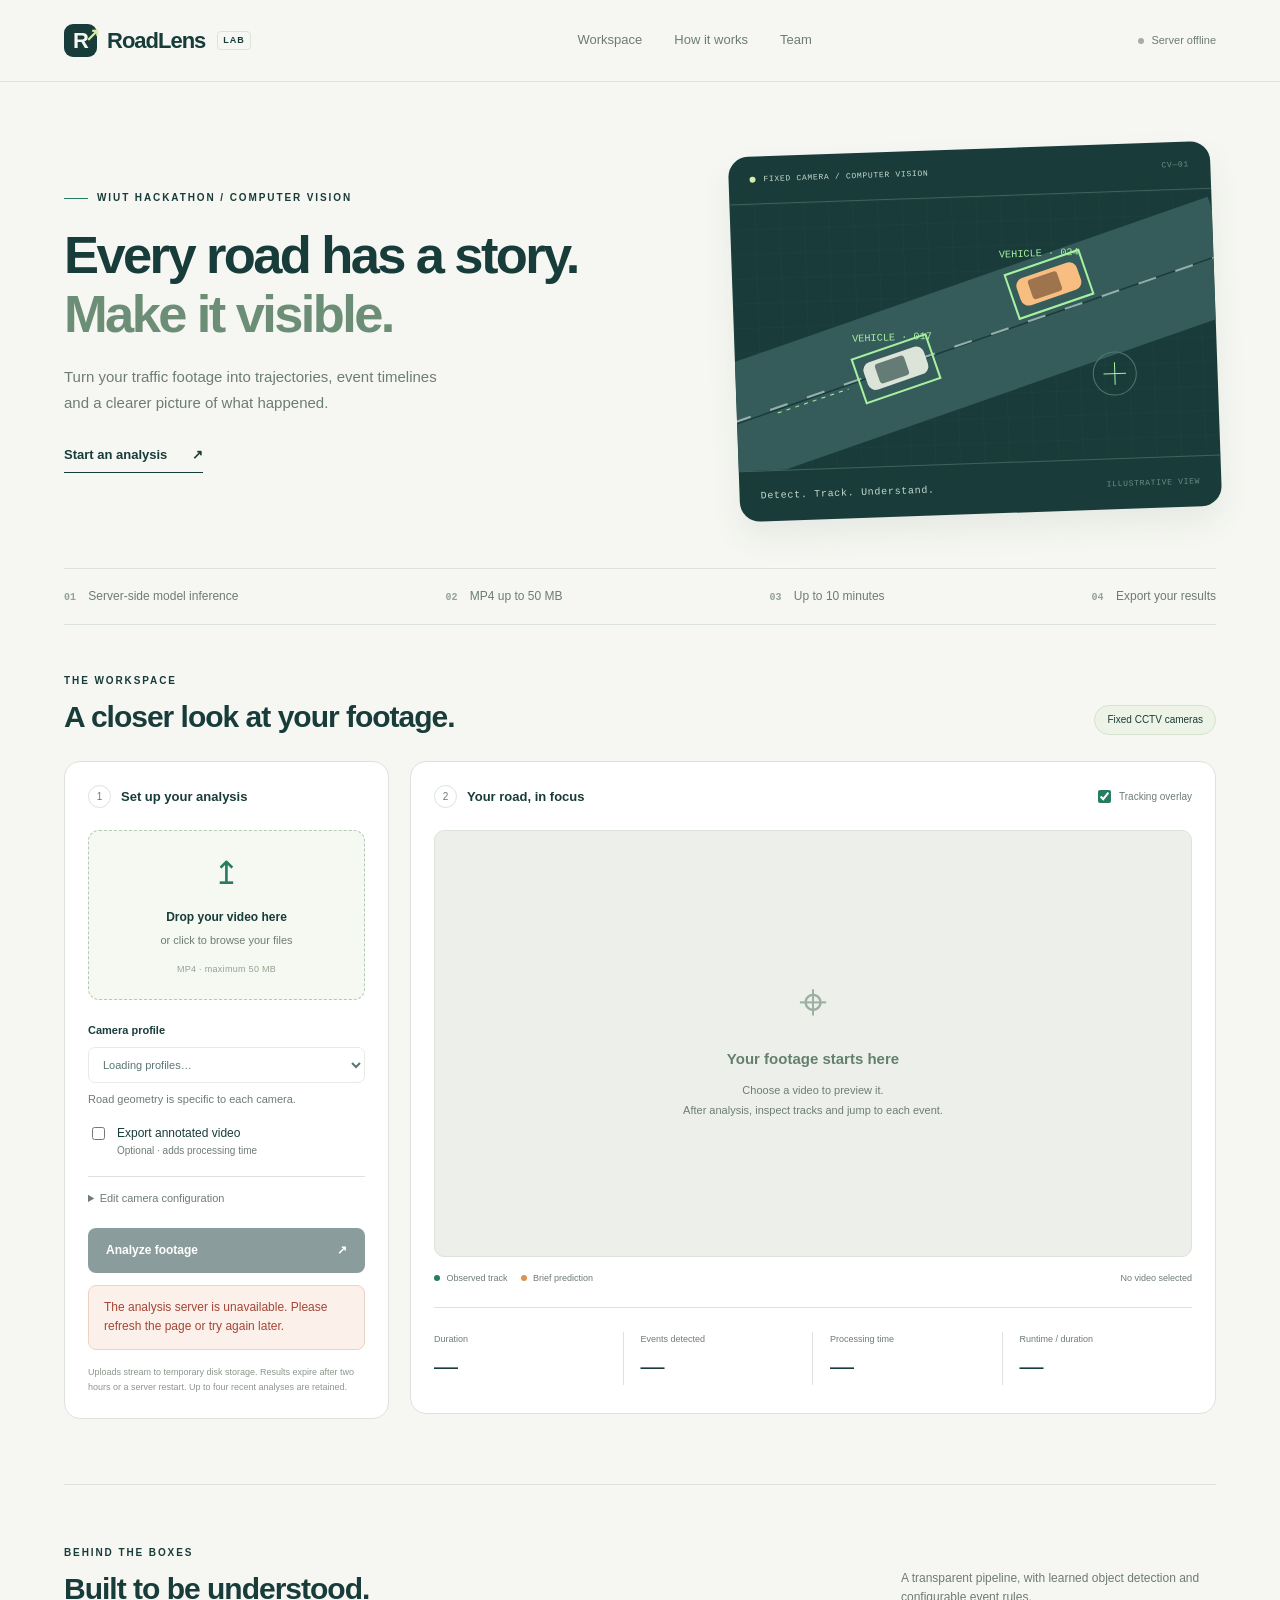
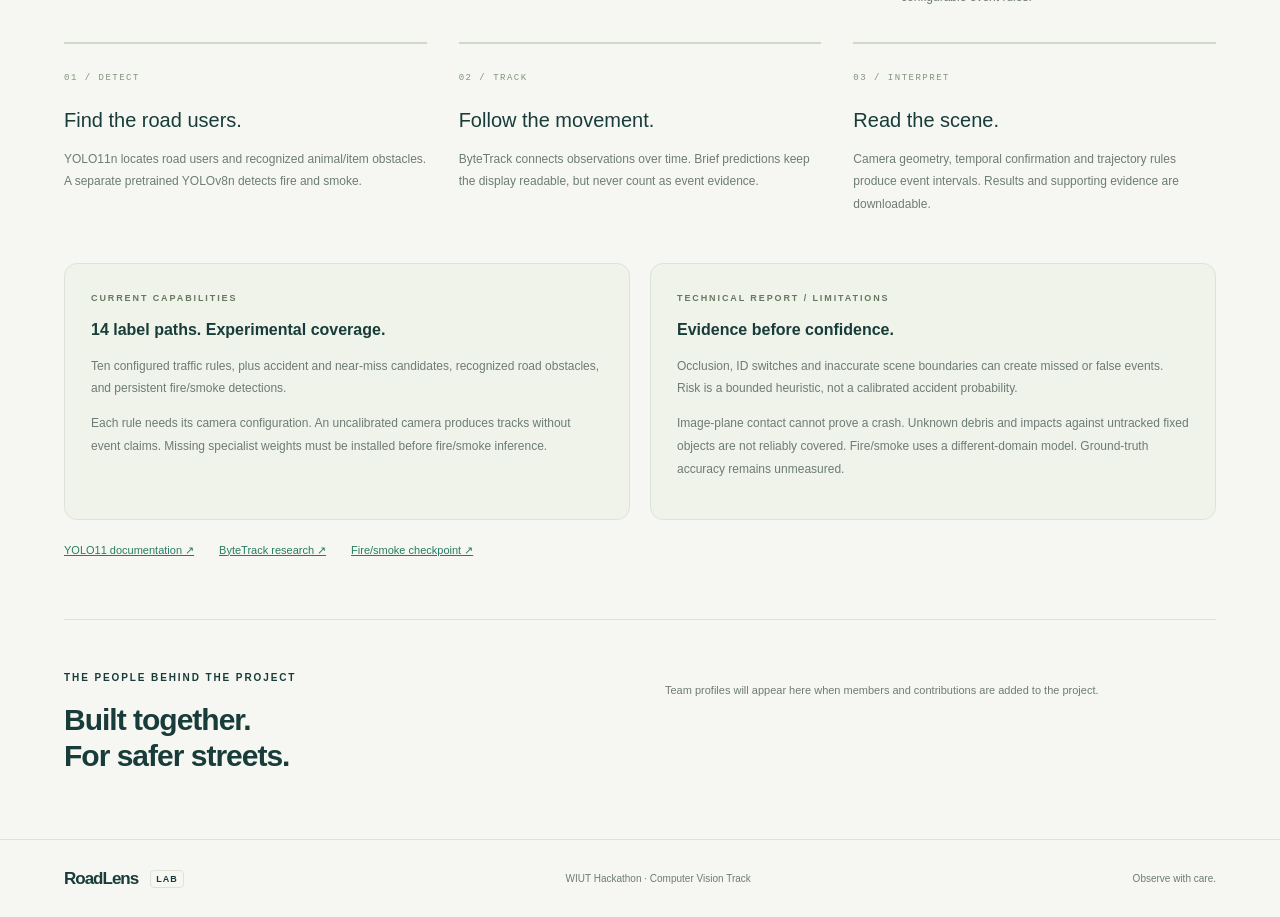
==== website/public/index.html @ 3babb931 "replaced with new" ====
<!doctype html>
<html lang="en">
<head><meta charset="utf-8"><meta name="viewport" content="width=device-width,initial-scale=1"><meta name="description" content="RoadLens: fixed-camera traffic analysis, tracking and event timelines."><title>RoadLens — Read the road.</title><link rel="stylesheet" href="styles.css"><script src="app.js" defer></script></head>
<body>
<header class="topbar"><a class="brand" href="#"><span class="brand-icon">R<span>↗</span></span>RoadLens<span class="beta">LAB</span></a><nav aria-label="Main navigation"><a href="#workspace">Workspace</a><a href="#approach">How it works</a><a href="#team">Team</a></nav><span class="connection" id="connection"><i></i>Connecting</span></header>
<main>
<section class="hero"><div><p class="eyebrow"><span class="small-line"></span> WIUT HACKATHON / COMPUTER VISION</p><h1>Every road has a story.<br><span>Make it visible.</span></h1><p class="hero-copy">Turn your traffic footage into trajectories, event timelines and a clearer picture of what happened.</p><a class="text-link" href="#workspace">Start an analysis <span>↗</span></a></div><div class="scene" aria-hidden="true"><div class="scene-top"><span class="live-dot"></span> FIXED CAMERA / COMPUTER VISION <span class="scene-code">CV—01</span></div><svg viewBox="0 0 470 260" class="road-art"><defs><pattern id="grid" width="24" height="24" patternUnits="userSpaceOnUse"><path d="M24 0H0V24" fill="none" stroke="#244444" stroke-width=".5"/></pattern></defs><rect width="470" height="260" fill="url(#grid)"/><path d="M-40 195L475 35M-20 250L495 90" stroke="#355c5b" stroke-width="57"/><path d="M-40 223L495 60" stroke="#95afaa" stroke-dasharray="18 20" stroke-width="2"/><g transform="translate(123 160) rotate(-17)"><rect width="62" height="28" rx="8" fill="#dce4d9"/><rect x="12" y="4" width="30" height="20" rx="3" fill="#647c75"/><rect x="-7" y="-8" width="76" height="45" fill="none" stroke="#a7f0a0" stroke-width="2"/></g><path d="M40 204L110 183" stroke="#a7f0a0" stroke-dasharray="4 5"/><g transform="translate(275 83) rotate(-17)"><rect width="62" height="28" rx="8" fill="#f8bd80"/><rect x="12" y="4" width="30" height="20" rx="3" fill="#9d744d"/><rect x="-7" y="-8" width="76" height="45" fill="none" stroke="#a7f0a0" stroke-width="2"/></g><text x="115" y="137" fill="#a7f0a0" font-family="monospace" font-size="10">VEHICLE · 017</text><text x="261" y="60" fill="#a7f0a0" font-family="monospace" font-size="10">VEHICLE · 024</text><circle cx="370" cy="177" r="21" fill="none" stroke="#4f7670"/><path d="M370 166V188M359 177H381" stroke="#a7f0a0"/></svg><div class="scene-bottom"><span>Detect. Track. Understand.</span><span>ILLUSTRATIVE VIEW</span></div></div></section>
<div class="spec-strip"><span><b>01</b> Server-side model inference</span><span><b>02</b> MP4 up to 50 MB</span><span><b>03</b> Up to 10 minutes</span><span><b>04</b> Export your results</span></div>
<section id="workspace" class="workspace"><div class="section-heading"><div><p class="eyebrow">THE WORKSPACE</p><h2>A closer look at your footage.</h2></div><span class="pill">Fixed CCTV cameras</span></div>
<div class="workspace-grid"><aside class="panel upload-panel"><div class="panel-title"><span class="step">1</span><h3>Set up your analysis</h3></div><label class="dropzone" id="dropzone" tabindex="0" for="video-file"><input id="video-file" type="file" accept="video/mp4,.mp4" hidden><span class="upload-icon">↥</span><strong id="file-name">Drop your video here</strong><span id="file-detail">or click to browse your files</span><small>MP4 · maximum 50 MB</small></label><div class="field"><label for="profile">Camera profile</label><select id="profile" disabled><option>Loading profiles…</option></select><p class="hint" id="profile-note">Road geometry is specific to each camera.</p></div><label class="check-row"><input id="render" type="checkbox"><span>Export annotated video<small>Optional · adds processing time</small></span></label><details class="config-editor"><summary>Edit camera configuration</summary><p class="hint">Normalized coordinates from 0 to 1. Changes apply to this analysis only.</p><textarea id="config" spellcheck="false" aria-label="Camera configuration JSON"></textarea><button id="save-config" class="button secondary small" type="button">Download configuration</button></details><button id="analyze" class="button primary" disabled>Analyze footage <span>↗</span></button><div id="progress-area" hidden><div class="progress-label"><span id="progress-text">Uploading</span><b id="progress-number">0%</b></div><progress id="progress" max="100" value="0"></progress></div><p id="error" class="message error" role="alert" hidden></p><p class="privacy">Uploads stream to temporary disk storage. Results expire after two hours or a server restart. Up to four recent analyses are retained.</p></aside>
<div class="panel viewer-panel"><div class="panel-title viewer-title"><div><span class="step">2</span><h3>Your road, in focus</h3></div><label class="overlay-toggle"><input id="overlay" type="checkbox" checked> Tracking overlay</label></div><div class="video-stage" id="video-stage"><div id="video-empty" class="video-empty"><span class="focus-frame">⌖</span><h3>Your footage starts here</h3><p>Choose a video to preview it.<br>After analysis, inspect tracks and jump to each event.</p></div><video id="video" controls playsinline hidden></video><canvas id="boxes" aria-hidden="true"></canvas></div><div class="viewer-footer"><span><i class="legend-dot green"></i> Observed track</span><span><i class="legend-dot amber"></i> Brief prediction</span><span id="video-caption">No video selected</span></div><p id="codec-note" class="message" hidden>This video codec cannot play in your browser. Analysis can still run; H.264 MP4 offers the widest playback support.</p><div class="metrics"><div><span>Duration</span><strong id="metric-duration">—</strong></div><div><span>Events detected</span><strong id="metric-events">—</strong></div><div><span>Processing time</span><strong id="metric-time">—</strong></div><div><span>Runtime / duration</span><strong id="metric-speed">—</strong></div></div></div></div>
<section id="results" class="results" hidden><div class="section-heading"><div><p class="eyebrow">ANALYSIS RESULTS</p><h2>From movement to meaning.</h2></div><div id="downloads" class="downloads"></div></div><p id="result-note" class="message"></p><div class="panel result-panel"><div class="panel-title"><h3>Event timeline</h3><span class="hint">Click an event to seek the video</span></div><div id="timeline"></div><div class="table-wrap"><table><thead><tr><th>Event</th><th>Start</th><th>End</th><th>Duration</th><th></th></tr></thead><tbody id="events"></tbody></table></div></div><div class="chart-grid"><div class="panel chart-panel"><h3>Collision-risk signal</h3><p class="hint" id="risk-note">Score from 0 to 1 · time in seconds</p><canvas id="risk-chart" role="img" aria-label="Risk score over time, from zero to one"></canvas></div><div class="panel chart-panel"><h3>Road users over time</h3><p class="hint">Observed vehicles and pedestrians per sampled frame</p><canvas id="count-chart" role="img" aria-label="Vehicle and pedestrian counts over time"></canvas><div class="chart-legend"><span><i class="legend-dot green"></i> Vehicles</span><span><i class="legend-dot amber"></i> Pedestrians</span></div></div></div><details class="panel scene-details"><summary>Review the camera regions used for this analysis</summary><img id="scene-preview" alt="Road, crossing, queue and exclusion regions drawn on the video"><p class="hint">Review geometry before treating event predictions as reliable.</p></details></section></section>
<section id="approach" class="approach">
<div class="section-heading"><div><p class="eyebrow">BEHIND THE BOXES</p><h2>Built to be understood.</h2></div><p class="section-copy">A transparent pipeline, with learned object detection and configurable event rules.</p></div>
<div class="method-grid"><article><span class="method-number">01 / DETECT</span><h3>Find the road users.</h3><p>YOLO11n locates road users and recognized animal/item obstacles. A separate pretrained YOLOv8n detects fire and smoke.</p></article><article><span class="method-number">02 / TRACK</span><h3>Follow the movement.</h3><p>ByteTrack connects observations over time. Brief predictions keep the display readable, but never count as event evidence.</p></article><article><span class="method-number">03 / INTERPRET</span><h3>Read the scene.</h3><p>Camera geometry, temporal confirmation and trajectory rules produce event intervals. Results and supporting evidence are downloadable.</p></article></div>
<div class="report-grid"><article class="report-card"><p class="eyebrow">CURRENT CAPABILITIES</p><h3>14 label paths. Experimental coverage.</h3><p>Ten configured traffic rules, plus accident and near-miss candidates, recognized road obstacles, and persistent fire/smoke detections.</p><p class="hint">Each rule needs its camera configuration. An uncalibrated camera produces tracks without event claims. Missing specialist weights must be installed before fire/smoke inference.</p></article><article class="report-card"><p class="eyebrow">TECHNICAL REPORT / LIMITATIONS</p><h3>Evidence before confidence.</h3><p>Occlusion, ID switches and inaccurate scene boundaries can create missed or false events. Risk is a bounded heuristic, not a calibrated accident probability.</p><p>Image-plane contact cannot prove a crash. Unknown debris and impacts against untracked fixed objects are not reliably covered. Fire/smoke uses a different-domain model. Ground-truth accuracy remains unmeasured.</p></article></div>
<div class="source-links"><a href="https://docs.ultralytics.com/models/yolo11/" target="_blank" rel="noreferrer">YOLO11 documentation ↗</a><a href="https://github.com/FoundationVision/ByteTrack" target="_blank" rel="noreferrer">ByteTrack research ↗</a><a href="https://huggingface.co/mfranzon/fire-smoke-yolov8" target="_blank" rel="noreferrer">Fire/smoke checkpoint ↗</a></div></section>
<section id="team" class="team-section"><div><p class="eyebrow">THE PEOPLE BEHIND THE PROJECT</p><h2>Built together.<br>For safer streets.</h2></div><div id="team-members"><p class="hint">Team profiles will appear here when members and contributions are added to the project.</p></div></section>
</main><footer><a class="brand" href="#">RoadLens<span class="beta">LAB</span></a><span>WIUT Hackathon · Computer Vision Track</span><span>Observe with care.</span></footer>
</body></html>
---- website/public/styles.css ----
:root{--paper:#f6f7f2;--ink:#183c39;--muted:#6d7c76;--line:#dce3db;--green:#277c63;--accent:#d6eea8;--amber:#db9450;--white:#fff;--radius:16px}*{box-sizing:border-box}html{scroll-behavior:smooth;scroll-padding-top:95px}body{margin:0;background:var(--paper);color:var(--ink);font-family:Inter,-apple-system,BlinkMacSystemFont,"Segoe UI",sans-serif;font-size:14px;line-height:1.6}button,input,select,textarea{font:inherit}button,a,input,summary,label{ -webkit-tap-highlight-color:transparent}a{color:inherit}button,summary,select{cursor:pointer}button:disabled{opacity:.5;cursor:not-allowed}[hidden]{display:none!important}:focus-visible{outline:3px solid #81bca7;outline-offset:4px}.topbar{height:82px;display:flex;align-items:center;justify-content:space-between;padding:0 max(5vw,22px);border-bottom:1px solid var(--line);background:var(--paper);gap:25px}.brand{display:flex;align-items:center;gap:10px;text-decoration:none;font-weight:750;font-size:22px;letter-spacing:-1px}.brand-icon{width:33px;height:33px;border-radius:9px;background:var(--ink);color:var(--paper);font-size:22px;line-height:33px;text-align:center;position:relative}.brand-icon span{position:absolute;right:-2px;top:-5px;font-size:18px;color:var(--accent)}.beta{border:1px solid var(--line);border-radius:4px;padding:1px 5px;font-size:9px;letter-spacing:1px;margin-left:2px}.topbar nav{display:flex;gap:32px;font-size:13px}.topbar nav a{text-decoration:none;color:var(--muted)}.topbar nav a:hover{color:var(--ink)}.connection{font-size:11px;display:flex;gap:7px;align-items:center;color:var(--muted);white-space:nowrap}.connection i,.live-dot{width:6px;height:6px;border-radius:50%;background:#aaa;display:inline-block}.connection.ready i{background:var(--green)}main{max-width:1380px;margin:auto;padding:0 5vw}.hero{display:grid;grid-template-columns:1.2fr 1fr;gap:8%;align-items:center;padding:67px 0 54px}.eyebrow{font-size:10px;letter-spacing:1.9px;font-weight:700;margin:0 0 16px;display:flex;align-items:center;gap:9px}.small-line{height:1px;width:24px;background:var(--green)}h1{font-size:clamp(36px,4.1vw,61px);line-height:1.12;letter-spacing:-2.6px;font-weight:600;margin:20px 0}h1 span{color:#6c8e77}h2{font-size:30px;line-height:1.2;letter-spacing:-1px;font-weight:550;margin:0}h3{font-size:16px;font-weight:600;margin:0}.hero-copy{max-width:390px;font-size:15px;color:var(--muted);line-height:1.7}.text-link{display:inline-flex;gap:25px;margin-top:15px;font-size:13px;font-weight:650;text-decoration:none;border-bottom:1px solid var(--ink);padding-bottom:6px}.scene{background:#193c3b;border-radius:20px;box-shadow:0 16px 32px #24473713;overflow:hidden;transform:rotate(-2deg);color:#c5d9cf}.scene-top,.scene-bottom{display:flex;align-items:center;gap:8px;justify-content:space-between;padding:17px 21px;font-family:monospace;font-size:8px;letter-spacing:.7px}.scene-top{border-bottom:1px solid #41625b}.scene-top .live-dot{background:var(--accent)}.scene-code{margin-left:auto;opacity:.5}.road-art{display:block;width:100%}.scene-bottom{border-top:1px solid #41625b;font-size:10px}.scene-bottom span:last-child{opacity:.5;font-size:8px}.spec-strip{display:flex;justify-content:space-between;border-top:1px solid var(--line);border-bottom:1px solid var(--line);padding:18px 0;font-size:12px;color:var(--muted);gap:15px}.spec-strip b{font-family:monospace;font-size:10px;color:#92a398;margin-right:9px}.workspace{padding:48px 0 65px}.section-heading{display:flex;align-items:flex-end;justify-content:space-between;gap:25px;margin-bottom:26px}.section-heading .eyebrow{margin-bottom:10px}.pill{font-size:10px;border:1px solid #d6e2cd;background:#eef3e7;border-radius:50px;padding:6px 12px;white-space:nowrap}.workspace-grid{display:grid;grid-template-columns:325px minmax(0,1fr);gap:21px;align-items:start}.panel{background:var(--white);border:1px solid var(--line);border-radius:var(--radius);overflow:hidden}.upload-panel{padding:23px}.panel-title{display:flex;gap:10px;align-items:center;margin-bottom:22px}.panel-title h3{font-size:13px}.step{display:inline-flex;align-items:center;justify-content:center;width:23px;height:23px;font-size:10px;border:1px solid var(--line);border-radius:50%;color:var(--muted)}.dropzone{min-height:170px;border:1.5px dashed #b5c9b7;border-radius:11px;background:#f6f9f1;display:flex;flex-direction:column;align-items:center;justify-content:center;gap:5px;text-align:center;cursor:pointer;padding:15px}.dropzone.dragover{background:#e1efd1;border-color:var(--green)}.upload-icon{display:block;font-size:32px;line-height:1.2;color:var(--green);margin-bottom:10px}.dropzone strong{font-size:12px;overflow-wrap:anywhere}.dropzone span:not(.upload-icon){font-size:11px;color:var(--muted)}.dropzone small{font-size:9px;letter-spacing:.3px;color:#93a28e;margin-top:8px}.field{margin:22px 0 16px}.field>label{font-size:11px;font-weight:650;display:block;margin-bottom:7px}select{width:100%;border:1px solid var(--line);border-radius:7px;padding:10px;background:white;color:var(--ink);font-size:11px}.hint{color:var(--muted);font-size:11px;line-height:1.65}.field .hint{margin:7px 0 0}.check-row{display:flex;align-items:flex-start;gap:9px;font-size:12px;cursor:pointer}.check-row input,.overlay-toggle input{accent-color:var(--green)}.check-row small{display:block;color:var(--muted);font-size:10px}.button{display:flex;justify-content:center;align-items:center;gap:15px;border:0;border-radius:8px;font-weight:600;font-size:12px;padding:13px 18px;text-decoration:none}.button.primary{width:100%;background:var(--ink);color:white;margin-top:20px}.button.primary span{margin-left:auto}.button.primary:hover:not(:disabled){background:var(--green)}.button.secondary{border:1px solid var(--line);background:white;color:var(--ink)}.button.small{font-size:10px;padding:8px 12px}.config-editor{margin-top:17px;border-top:1px solid var(--line);padding-top:13px}.config-editor summary{font-size:11px;color:var(--muted)}textarea{width:100%;resize:vertical;min-height:200px;background:#f8faf7;border:1px solid var(--line);font-size:11px;font-family:monospace;padding:10px;margin-bottom:8px;color:var(--ink);border-radius:6px}.privacy{font-size:9px;line-height:1.7;color:#8b978d;margin:15px 0 0}.viewer-panel{padding:23px 23px 0}.viewer-title{justify-content:space-between}.viewer-title>div{display:flex;gap:10px;align-items:center}.overlay-toggle{font-size:10px;color:var(--muted);display:flex;align-items:center;gap:5px}.video-stage{aspect-ratio:16/9;background:#edf0ea;border:1px solid var(--line);border-radius:10px;position:relative;overflow:hidden;display:flex;align-items:center;justify-content:center}.video-stage video{width:100%;height:100%;object-fit:contain;background:#122724}.video-stage canvas{position:absolute;inset:0;width:100%;height:100%;pointer-events:none}.video-empty{text-align:center;color:var(--muted);padding:20px}.focus-frame{display:block;font-size:50px;font-weight:200;line-height:1.4;color:#9bb0a0}.video-empty h3{font-size:15px;color:#63806d;margin:10px 0}.video-empty p{font-size:11px;line-height:1.8;margin:0}.viewer-footer{display:flex;gap:13px;align-items:center;padding:14px 0;font-size:9px;color:var(--muted);flex-wrap:wrap}.viewer-footer>span:last-child{margin-left:auto;max-width:45%;overflow:hidden;text-overflow:ellipsis;white-space:nowrap}.legend-dot{width:6px;height:6px;border-radius:50%;display:inline-block;margin-right:4px}.green{background:var(--green)}.amber{background:var(--amber)}.metrics{display:grid;grid-template-columns:repeat(4,1fr);border-top:1px solid var(--line);margin-top:8px;padding:24px 0 28px}.metrics>div{border-right:1px solid var(--line);padding-left:17px}.metrics>div:first-child{padding-left:0}.metrics>div:last-child{border-right:0}.metrics span{display:block;font-size:9px;color:var(--muted)}.metrics strong{font-size:24px;font-weight:500;letter-spacing:-.8px}.progress-label{display:flex;justify-content:space-between;font-size:10px;margin-top:18px}progress{width:100%;height:7px;accent-color:var(--green)}.message{padding:12px 15px;background:#f1f5e9;border-radius:8px;border:1px solid #dce6cd;font-size:12px;color:#5c7051}.message.error{color:#a44736;background:#fcf0ea;border-color:#efd0c4}.results{padding-top:42px}.downloads{display:flex;gap:7px;flex-wrap:wrap}.result-panel{padding:22px;margin-top:20px}.result-panel .panel-title{justify-content:space-between}.timeline-row{display:grid;grid-template-columns:130px 1fr;gap:15px;align-items:center;margin:8px 0;font-size:11px}.timeline-track{height:23px;position:relative;background:#f2f5ef;border-radius:4px}.event-bar{position:absolute;top:3px;height:17px;min-width:4px;border:0;border-radius:3px;background:var(--green)}.timeline-axis{display:flex;justify-content:space-between;margin:10px 0 15px 145px;font-size:10px;color:var(--muted)}.table-wrap{overflow:auto;max-height:320px;margin-top:20px}table{width:100%;border-collapse:collapse;text-align:left;font-size:12px}th{font-size:9px;letter-spacing:.8px;color:var(--muted);text-transform:uppercase;font-weight:500}td,th{padding:12px 10px;border-bottom:1px solid #edf0e9}td:first-child{text-transform:capitalize}.seek{background:#edf4e6;border:0;color:var(--green);border-radius:5px;padding:5px 9px;font-size:10px}.chart-grid{display:grid;grid-template-columns:1fr 1fr;gap:20px;margin-top:20px}.chart-panel{padding:22px}.chart-panel h3{font-size:14px}.chart-panel canvas{display:block;width:100%;height:180px}.chart-legend{display:flex;gap:20px;font-size:10px;color:var(--muted)}.scene-details{padding:20px;margin-top:20px}.scene-details summary{font-size:12px}.scene-details img{display:block;width:100%;margin-top:15px;border-radius:7px}.approach{border-top:1px solid var(--line);padding:60px 0}.section-copy{max-width:315px;font-size:12px;color:var(--muted);margin:0}.method-grid{display:grid;grid-template-columns:repeat(3,1fr);gap:32px;margin-top:35px}.method-grid article{border-top:2px solid #cedac7;padding-top:20px}.method-number{font-size:9px;font-family:monospace;letter-spacing:1.5px;color:#7e947e}.method-grid h3{font-size:20px;font-weight:500;margin-top:17px}.method-grid p,.report-card p{font-size:12px;color:var(--muted);line-height:1.9}.report-grid{display:grid;grid-template-columns:1fr 1fr;gap:20px;margin-top:35px}.report-card{padding:26px;border-radius:13px;border:1px solid var(--line);background:#eff3e9}.report-card .eyebrow{font-size:9px;color:#657960;margin-bottom:10px}.source-links{display:flex;gap:25px;margin-top:22px;font-size:11px;color:var(--green)}.team-section{border-top:1px solid var(--line);padding:50px 0 65px;display:grid;grid-template-columns:1fr 1fr;gap:50px}#team-members{display:grid;gap:14px}.member{border-bottom:1px solid var(--line);padding-bottom:15px}.member p{margin:5px 0;color:var(--muted);font-size:12px}.member a{font-size:11px;margin-right:15px;color:var(--green)}footer{display:flex;justify-content:space-between;align-items:center;border-top:1px solid var(--line);padding:25px 5vw;font-size:10px;color:var(--muted)}footer .brand{color:var(--ink);font-size:17px}
@media(min-width:1600px){main{padding:0 65px}}@media(max-width:950px){.workspace-grid{grid-template-columns:285px minmax(0,1fr)}.hero{gap:30px}h1{font-size:40px}.metrics strong{font-size:20px}.metrics>div{padding-left:9px}.viewer-panel{padding:18px 15px 0}.overlay-toggle{font-size:9px}.hero-copy{font-size:13px}}@media(max-width:740px){.topbar{height:65px}.topbar nav{gap:15px;font-size:11px}.connection{display:none}.hero{grid-template-columns:1fr;padding:35px 0;gap:25px}.hero h1{font-size:43px}.hero-copy{max-width:90%}.scene{max-width:470px;transform:none}.spec-strip{display:grid;grid-template-columns:1fr 1fr;font-size:10px;gap:10px}.workspace{padding-top:32px}.section-heading{align-items:flex-start;flex-direction:column;gap:15px}h2{font-size:26px}.workspace-grid{grid-template-columns:1fr}.upload-panel{padding:20px}.dropzone{min-height:130px}.chart-grid,.method-grid,.report-grid,.team-section{grid-template-columns:1fr}.method-grid{gap:24px}.chart-panel canvas{height:170px}.viewer-footer>span:last-child{max-width:38%}.metrics{padding:20px 0}.metrics span{font-size:8px}.metrics strong{font-size:21px}.approach{padding:40px 0}.team-section{gap:25px}.timeline-row{grid-template-columns:95px 1fr;font-size:9px;gap:8px}.timeline-axis{margin-left:103px}footer>span:last-child{display:none}.topbar .brand{font-size:19px}.topbar nav a:last-child{display:none}}
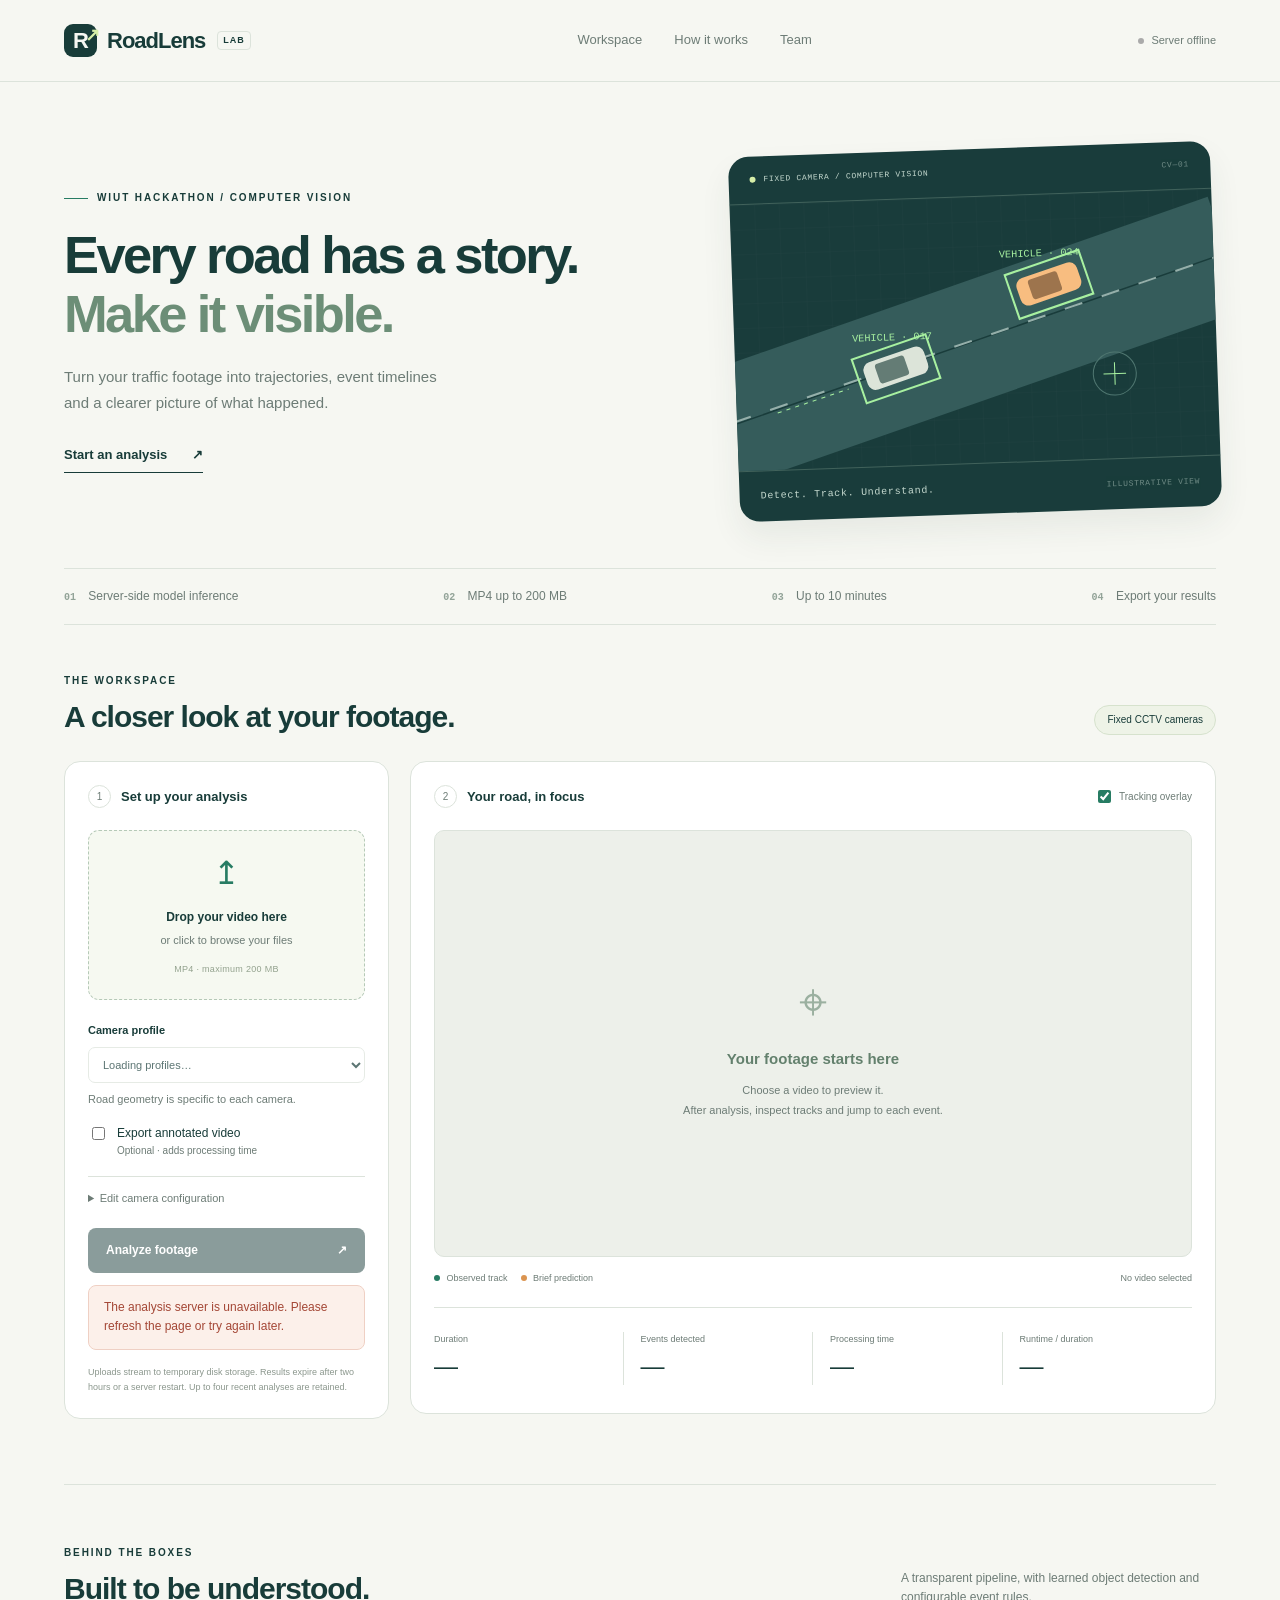
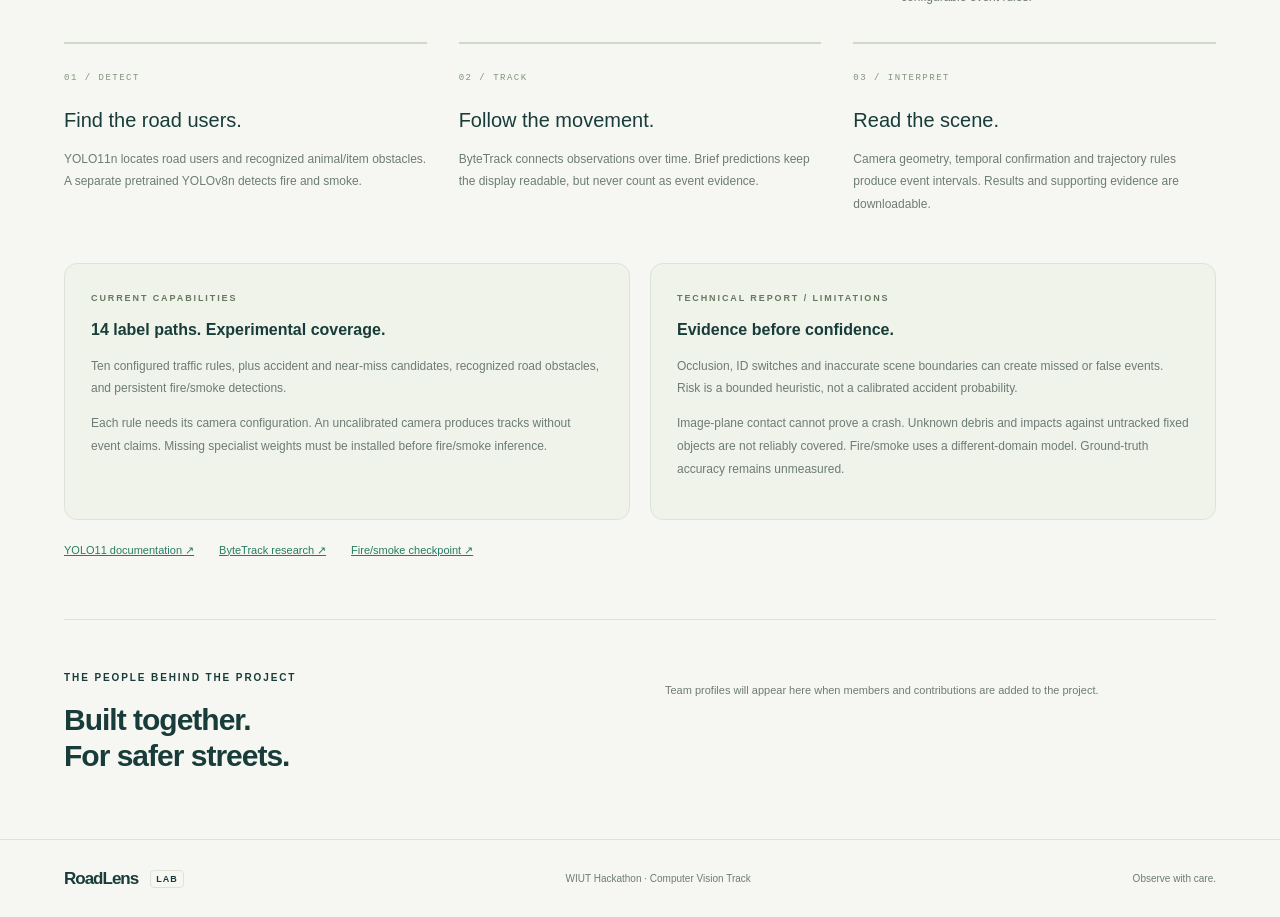
==== commit aa17fe8e: "up to 200mb" ====
--- a/website/public/index.html
+++ b/website/public/index.html
@@ -5,9 +5,9 @@
 <header class="topbar"><a class="brand" href="#"><span class="brand-icon">R<span>↗</span></span>RoadLens<span class="beta">LAB</span></a><nav aria-label="Main navigation"><a href="#workspace">Workspace</a><a href="#approach">How it works</a><a href="#team">Team</a></nav><span class="connection" id="connection"><i></i>Connecting</span></header>
 <main>
 <section class="hero"><div><p class="eyebrow"><span class="small-line"></span> WIUT HACKATHON / COMPUTER VISION</p><h1>Every road has a story.<br><span>Make it visible.</span></h1><p class="hero-copy">Turn your traffic footage into trajectories, event timelines and a clearer picture of what happened.</p><a class="text-link" href="#workspace">Start an analysis <span>↗</span></a></div><div class="scene" aria-hidden="true"><div class="scene-top"><span class="live-dot"></span> FIXED CAMERA / COMPUTER VISION <span class="scene-code">CV—01</span></div><svg viewBox="0 0 470 260" class="road-art"><defs><pattern id="grid" width="24" height="24" patternUnits="userSpaceOnUse"><path d="M24 0H0V24" fill="none" stroke="#244444" stroke-width=".5"/></pattern></defs><rect width="470" height="260" fill="url(#grid)"/><path d="M-40 195L475 35M-20 250L495 90" stroke="#355c5b" stroke-width="57"/><path d="M-40 223L495 60" stroke="#95afaa" stroke-dasharray="18 20" stroke-width="2"/><g transform="translate(123 160) rotate(-17)"><rect width="62" height="28" rx="8" fill="#dce4d9"/><rect x="12" y="4" width="30" height="20" rx="3" fill="#647c75"/><rect x="-7" y="-8" width="76" height="45" fill="none" stroke="#a7f0a0" stroke-width="2"/></g><path d="M40 204L110 183" stroke="#a7f0a0" stroke-dasharray="4 5"/><g transform="translate(275 83) rotate(-17)"><rect width="62" height="28" rx="8" fill="#f8bd80"/><rect x="12" y="4" width="30" height="20" rx="3" fill="#9d744d"/><rect x="-7" y="-8" width="76" height="45" fill="none" stroke="#a7f0a0" stroke-width="2"/></g><text x="115" y="137" fill="#a7f0a0" font-family="monospace" font-size="10">VEHICLE · 017</text><text x="261" y="60" fill="#a7f0a0" font-family="monospace" font-size="10">VEHICLE · 024</text><circle cx="370" cy="177" r="21" fill="none" stroke="#4f7670"/><path d="M370 166V188M359 177H381" stroke="#a7f0a0"/></svg><div class="scene-bottom"><span>Detect. Track. Understand.</span><span>ILLUSTRATIVE VIEW</span></div></div></section>
-<div class="spec-strip"><span><b>01</b> Server-side model inference</span><span><b>02</b> MP4 up to 50 MB</span><span><b>03</b> Up to 10 minutes</span><span><b>04</b> Export your results</span></div>
+<div class="spec-strip"><span><b>01</b> Server-side model inference</span><span><b>02</b> MP4 up to 200 MB</span><span><b>03</b> Up to 10 minutes</span><span><b>04</b> Export your results</span></div>
 <section id="workspace" class="workspace"><div class="section-heading"><div><p class="eyebrow">THE WORKSPACE</p><h2>A closer look at your footage.</h2></div><span class="pill">Fixed CCTV cameras</span></div>
-<div class="workspace-grid"><aside class="panel upload-panel"><div class="panel-title"><span class="step">1</span><h3>Set up your analysis</h3></div><label class="dropzone" id="dropzone" tabindex="0" for="video-file"><input id="video-file" type="file" accept="video/mp4,.mp4" hidden><span class="upload-icon">↥</span><strong id="file-name">Drop your video here</strong><span id="file-detail">or click to browse your files</span><small>MP4 · maximum 50 MB</small></label><div class="field"><label for="profile">Camera profile</label><select id="profile" disabled><option>Loading profiles…</option></select><p class="hint" id="profile-note">Road geometry is specific to each camera.</p></div><label class="check-row"><input id="render" type="checkbox"><span>Export annotated video<small>Optional · adds processing time</small></span></label><details class="config-editor"><summary>Edit camera configuration</summary><p class="hint">Normalized coordinates from 0 to 1. Changes apply to this analysis only.</p><textarea id="config" spellcheck="false" aria-label="Camera configuration JSON"></textarea><button id="save-config" class="button secondary small" type="button">Download configuration</button></details><button id="analyze" class="button primary" disabled>Analyze footage <span>↗</span></button><div id="progress-area" hidden><div class="progress-label"><span id="progress-text">Uploading</span><b id="progress-number">0%</b></div><progress id="progress" max="100" value="0"></progress></div><p id="error" class="message error" role="alert" hidden></p><p class="privacy">Uploads stream to temporary disk storage. Results expire after two hours or a server restart. Up to four recent analyses are retained.</p></aside>
+<div class="workspace-grid"><aside class="panel upload-panel"><div class="panel-title"><span class="step">1</span><h3>Set up your analysis</h3></div><label class="dropzone" id="dropzone" tabindex="0" for="video-file"><input id="video-file" type="file" accept="video/mp4,.mp4" hidden><span class="upload-icon">↥</span><strong id="file-name">Drop your video here</strong><span id="file-detail">or click to browse your files</span><small>MP4 · maximum 200 MB</small></label><div class="field"><label for="profile">Camera profile</label><select id="profile" disabled><option>Loading profiles…</option></select><p class="hint" id="profile-note">Road geometry is specific to each camera.</p></div><label class="check-row"><input id="render" type="checkbox"><span>Export annotated video<small>Optional · adds processing time</small></span></label><details class="config-editor"><summary>Edit camera configuration</summary><p class="hint">Normalized coordinates from 0 to 1. Changes apply to this analysis only.</p><textarea id="config" spellcheck="false" aria-label="Camera configuration JSON"></textarea><button id="save-config" class="button secondary small" type="button">Download configuration</button></details><button id="analyze" class="button primary" disabled>Analyze footage <span>↗</span></button><div id="progress-area" hidden><div class="progress-label"><span id="progress-text">Uploading</span><b id="progress-number">0%</b></div><progress id="progress" max="100" value="0"></progress></div><p id="error" class="message error" role="alert" hidden></p><p class="privacy">Uploads stream to temporary disk storage. Results expire after two hours or a server restart. Up to four recent analyses are retained.</p></aside>
 <div class="panel viewer-panel"><div class="panel-title viewer-title"><div><span class="step">2</span><h3>Your road, in focus</h3></div><label class="overlay-toggle"><input id="overlay" type="checkbox" checked> Tracking overlay</label></div><div class="video-stage" id="video-stage"><div id="video-empty" class="video-empty"><span class="focus-frame">⌖</span><h3>Your footage starts here</h3><p>Choose a video to preview it.<br>After analysis, inspect tracks and jump to each event.</p></div><video id="video" controls playsinline hidden></video><canvas id="boxes" aria-hidden="true"></canvas></div><div class="viewer-footer"><span><i class="legend-dot green"></i> Observed track</span><span><i class="legend-dot amber"></i> Brief prediction</span><span id="video-caption">No video selected</span></div><p id="codec-note" class="message" hidden>This video codec cannot play in your browser. Analysis can still run; H.264 MP4 offers the widest playback support.</p><div class="metrics"><div><span>Duration</span><strong id="metric-duration">—</strong></div><div><span>Events detected</span><strong id="metric-events">—</strong></div><div><span>Processing time</span><strong id="metric-time">—</strong></div><div><span>Runtime / duration</span><strong id="metric-speed">—</strong></div></div></div></div>
 <section id="results" class="results" hidden><div class="section-heading"><div><p class="eyebrow">ANALYSIS RESULTS</p><h2>From movement to meaning.</h2></div><div id="downloads" class="downloads"></div></div><p id="result-note" class="message"></p><div class="panel result-panel"><div class="panel-title"><h3>Event timeline</h3><span class="hint">Click an event to seek the video</span></div><div id="timeline"></div><div class="table-wrap"><table><thead><tr><th>Event</th><th>Start</th><th>End</th><th>Duration</th><th></th></tr></thead><tbody id="events"></tbody></table></div></div><div class="chart-grid"><div class="panel chart-panel"><h3>Collision-risk signal</h3><p class="hint" id="risk-note">Score from 0 to 1 · time in seconds</p><canvas id="risk-chart" role="img" aria-label="Risk score over time, from zero to one"></canvas></div><div class="panel chart-panel"><h3>Road users over time</h3><p class="hint">Observed vehicles and pedestrians per sampled frame</p><canvas id="count-chart" role="img" aria-label="Vehicle and pedestrian counts over time"></canvas><div class="chart-legend"><span><i class="legend-dot green"></i> Vehicles</span><span><i class="legend-dot amber"></i> Pedestrians</span></div></div></div><details class="panel scene-details"><summary>Review the camera regions used for this analysis</summary><img id="scene-preview" alt="Road, crossing, queue and exclusion regions drawn on the video"><p class="hint">Review geometry before treating event predictions as reliable.</p></details></section></section>
 <section id="approach" class="approach">
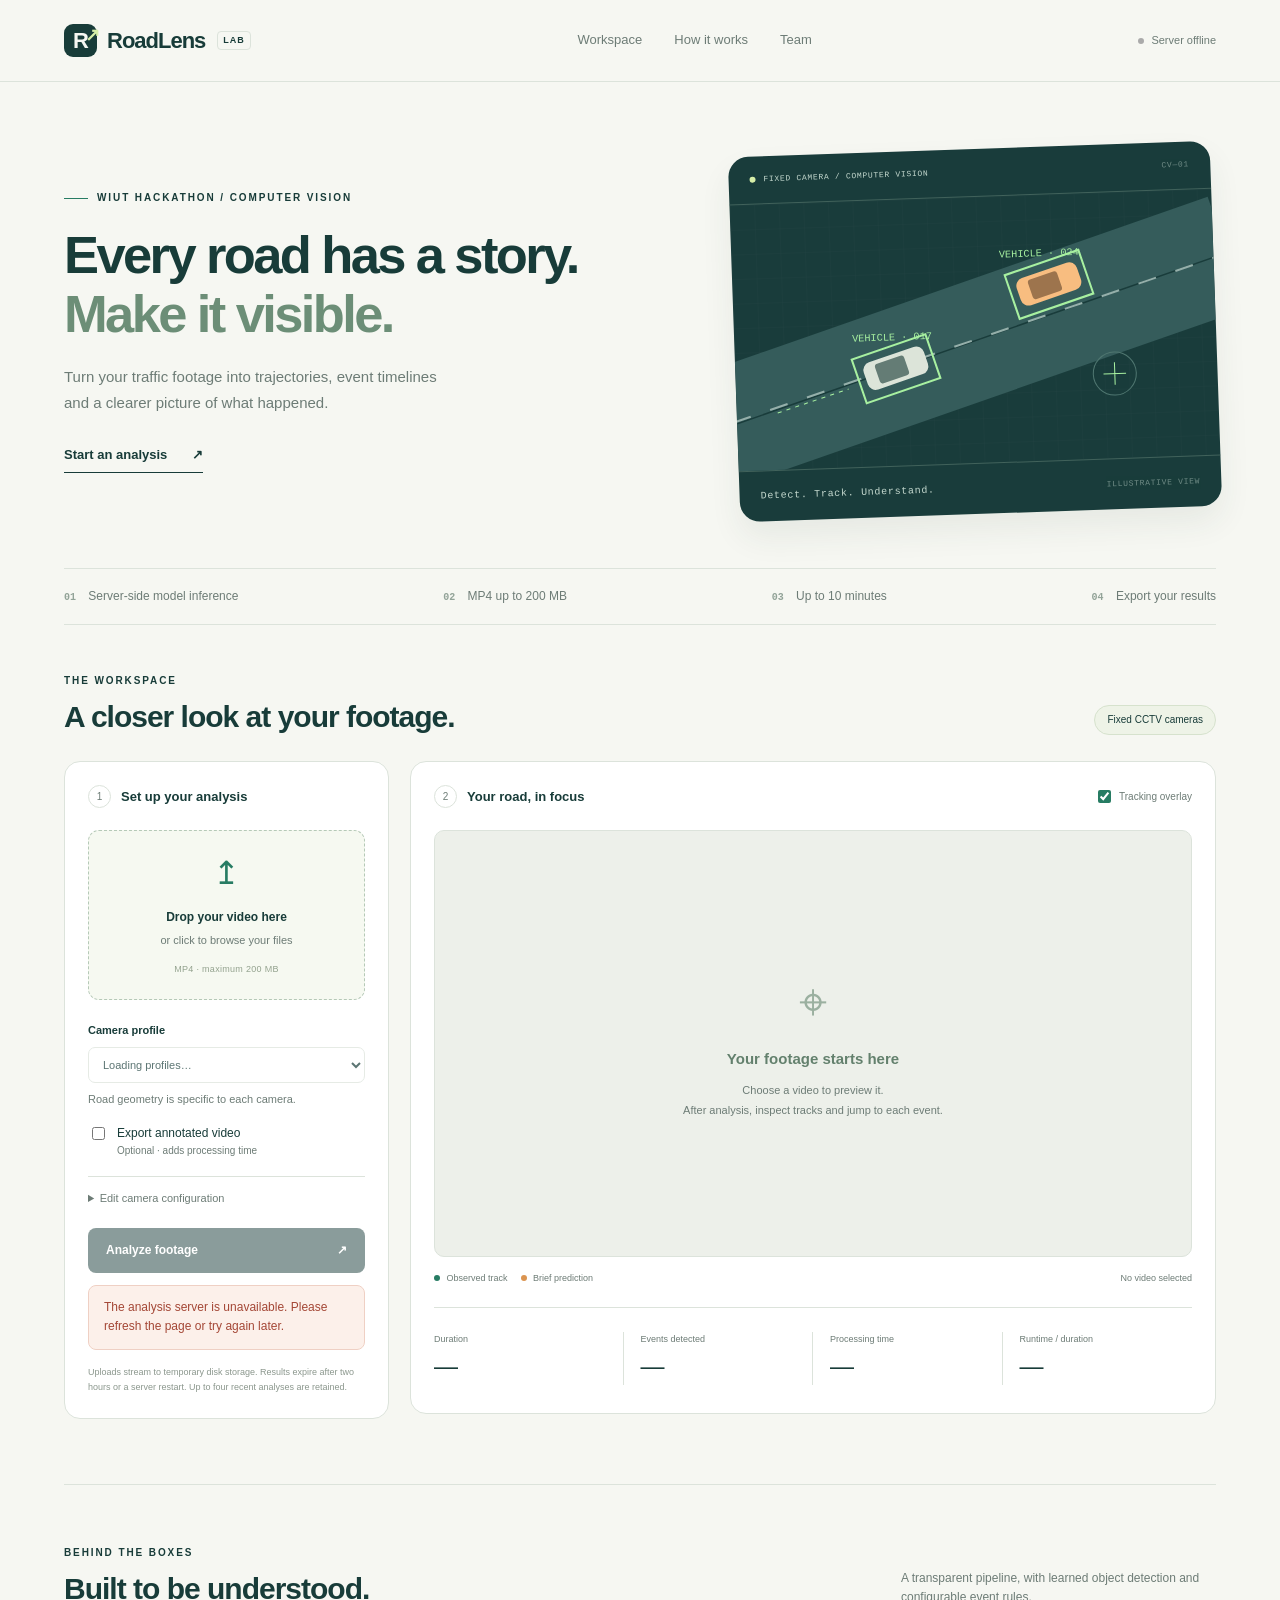
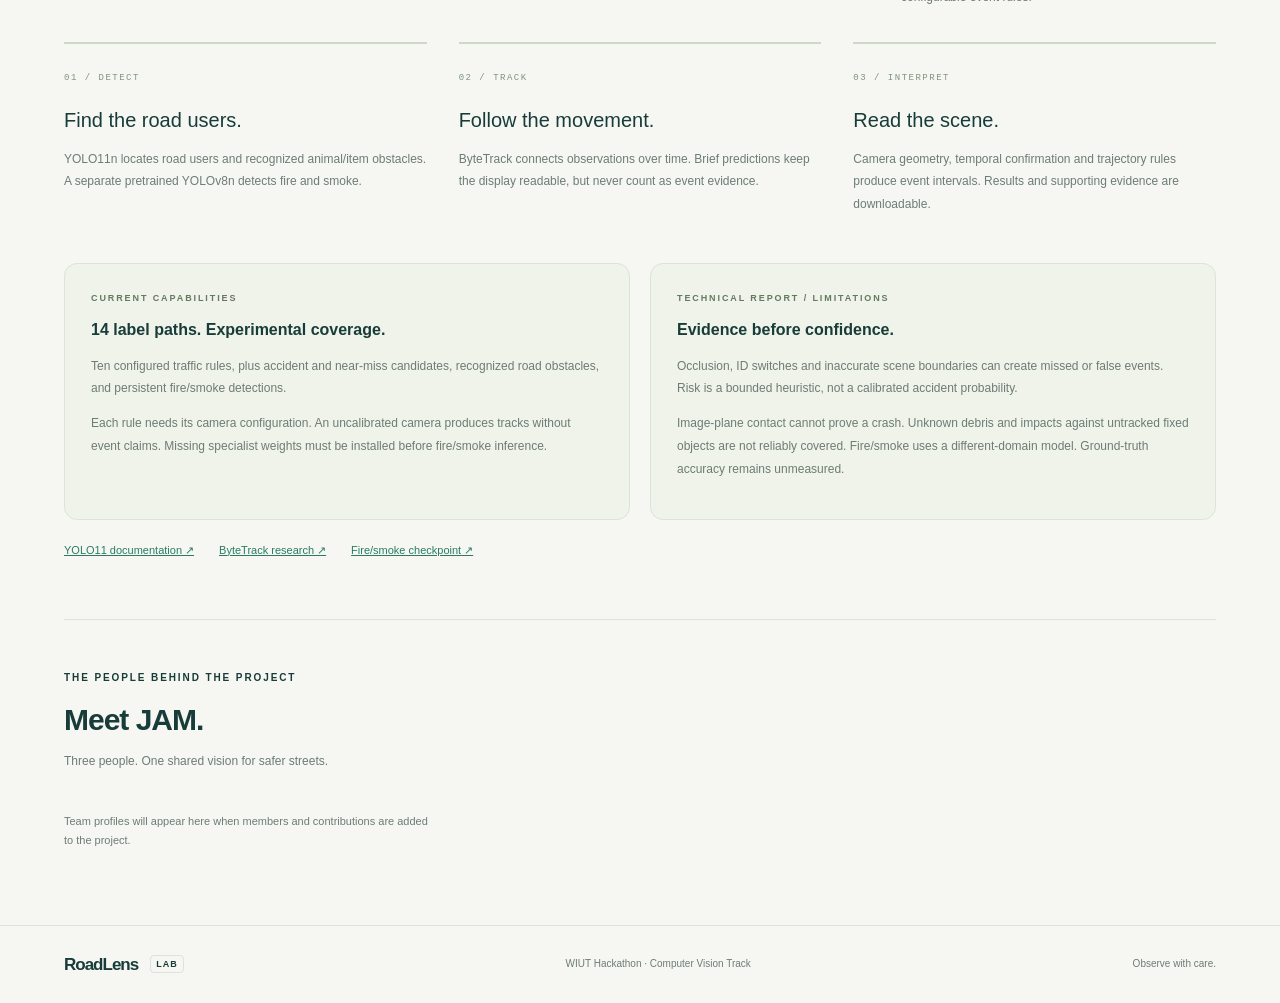
==== commit d786dbf0: "small fixes and added team members" ====
--- a/website/public/index.html
+++ b/website/public/index.html
@@ -15,6 +15,16 @@
 <div class="method-grid"><article><span class="method-number">01 / DETECT</span><h3>Find the road users.</h3><p>YOLO11n locates road users and recognized animal/item obstacles. A separate pretrained YOLOv8n detects fire and smoke.</p></article><article><span class="method-number">02 / TRACK</span><h3>Follow the movement.</h3><p>ByteTrack connects observations over time. Brief predictions keep the display readable, but never count as event evidence.</p></article><article><span class="method-number">03 / INTERPRET</span><h3>Read the scene.</h3><p>Camera geometry, temporal confirmation and trajectory rules produce event intervals. Results and supporting evidence are downloadable.</p></article></div>
 <div class="report-grid"><article class="report-card"><p class="eyebrow">CURRENT CAPABILITIES</p><h3>14 label paths. Experimental coverage.</h3><p>Ten configured traffic rules, plus accident and near-miss candidates, recognized road obstacles, and persistent fire/smoke detections.</p><p class="hint">Each rule needs its camera configuration. An uncalibrated camera produces tracks without event claims. Missing specialist weights must be installed before fire/smoke inference.</p></article><article class="report-card"><p class="eyebrow">TECHNICAL REPORT / LIMITATIONS</p><h3>Evidence before confidence.</h3><p>Occlusion, ID switches and inaccurate scene boundaries can create missed or false events. Risk is a bounded heuristic, not a calibrated accident probability.</p><p>Image-plane contact cannot prove a crash. Unknown debris and impacts against untracked fixed objects are not reliably covered. Fire/smoke uses a different-domain model. Ground-truth accuracy remains unmeasured.</p></article></div>
 <div class="source-links"><a href="https://docs.ultralytics.com/models/yolo11/" target="_blank" rel="noreferrer">YOLO11 documentation ↗</a><a href="https://github.com/FoundationVision/ByteTrack" target="_blank" rel="noreferrer">ByteTrack research ↗</a><a href="https://huggingface.co/mfranzon/fire-smoke-yolov8" target="_blank" rel="noreferrer">Fire/smoke checkpoint ↗</a></div></section>
-<section id="team" class="team-section"><div><p class="eyebrow">THE PEOPLE BEHIND THE PROJECT</p><h2>Built together.<br>For safer streets.</h2></div><div id="team-members"><p class="hint">Team profiles will appear here when members and contributions are added to the project.</p></div></section>
+<section id="team" class="team-section"><div><p class="eyebrow">THE PEOPLE BEHIND THE PROJECT</p><h2 id="team-name">Meet JAM.</h2><p class="section-copy">Three people. One shared vision for safer streets.</p></div><div id="team-members"><p class="hint">Team profiles will appear here when members and contributions are added to the project.</p></div></section>
 </main><footer><a class="brand" href="#">RoadLens<span class="beta">LAB</span></a><span>WIUT Hackathon · Computer Vision Track</span><span>Observe with care.</span></footer>
+<dialog id="upload-limit-dialog" class="limit-dialog" aria-labelledby="upload-limit-title" aria-describedby="upload-limit-description">
+<form method="dialog"><button class="dialog-close" aria-label="Close" autofocus>×</button></form>
+<p class="eyebrow">CONTINUE ON YOUR COMPUTER</p>
+<h2 id="upload-limit-title">Run larger videos locally.</h2>
+<p id="upload-limit-description">This video exceeds the hosted upload limit.</p>
+<p>Download the project from GitHub, follow its installation instructions, and run it on your computer to analyze larger videos.</p>
+<p class="hint">Local upload limits depend on the repository settings and your computer’s available memory and disk space. Adjust those limits in your local setup if needed.</p>
+<a class="button primary" href="https://github.com/CosmosByME/traffic-event-cv" target="_blank" rel="noopener noreferrer">Get the project on GitHub ↗</a>
+<form method="dialog"><button class="button secondary dialog-dismiss">Choose another video</button></form>
+</dialog>
 </body></html>
--- a/website/public/styles.css
+++ b/website/public/styles.css
@@ -1,2 +1,4 @@
 :root{--paper:#f6f7f2;--ink:#183c39;--muted:#6d7c76;--line:#dce3db;--green:#277c63;--accent:#d6eea8;--amber:#db9450;--white:#fff;--radius:16px}*{box-sizing:border-box}html{scroll-behavior:smooth;scroll-padding-top:95px}body{margin:0;background:var(--paper);color:var(--ink);font-family:Inter,-apple-system,BlinkMacSystemFont,"Segoe UI",sans-serif;font-size:14px;line-height:1.6}button,input,select,textarea{font:inherit}button,a,input,summary,label{ -webkit-tap-highlight-color:transparent}a{color:inherit}button,summary,select{cursor:pointer}button:disabled{opacity:.5;cursor:not-allowed}[hidden]{display:none!important}:focus-visible{outline:3px solid #81bca7;outline-offset:4px}.topbar{height:82px;display:flex;align-items:center;justify-content:space-between;padding:0 max(5vw,22px);border-bottom:1px solid var(--line);background:var(--paper);gap:25px}.brand{display:flex;align-items:center;gap:10px;text-decoration:none;font-weight:750;font-size:22px;letter-spacing:-1px}.brand-icon{width:33px;height:33px;border-radius:9px;background:var(--ink);color:var(--paper);font-size:22px;line-height:33px;text-align:center;position:relative}.brand-icon span{position:absolute;right:-2px;top:-5px;font-size:18px;color:var(--accent)}.beta{border:1px solid var(--line);border-radius:4px;padding:1px 5px;font-size:9px;letter-spacing:1px;margin-left:2px}.topbar nav{display:flex;gap:32px;font-size:13px}.topbar nav a{text-decoration:none;color:var(--muted)}.topbar nav a:hover{color:var(--ink)}.connection{font-size:11px;display:flex;gap:7px;align-items:center;color:var(--muted);white-space:nowrap}.connection i,.live-dot{width:6px;height:6px;border-radius:50%;background:#aaa;display:inline-block}.connection.ready i{background:var(--green)}main{max-width:1380px;margin:auto;padding:0 5vw}.hero{display:grid;grid-template-columns:1.2fr 1fr;gap:8%;align-items:center;padding:67px 0 54px}.eyebrow{font-size:10px;letter-spacing:1.9px;font-weight:700;margin:0 0 16px;display:flex;align-items:center;gap:9px}.small-line{height:1px;width:24px;background:var(--green)}h1{font-size:clamp(36px,4.1vw,61px);line-height:1.12;letter-spacing:-2.6px;font-weight:600;margin:20px 0}h1 span{color:#6c8e77}h2{font-size:30px;line-height:1.2;letter-spacing:-1px;font-weight:550;margin:0}h3{font-size:16px;font-weight:600;margin:0}.hero-copy{max-width:390px;font-size:15px;color:var(--muted);line-height:1.7}.text-link{display:inline-flex;gap:25px;margin-top:15px;font-size:13px;font-weight:650;text-decoration:none;border-bottom:1px solid var(--ink);padding-bottom:6px}.scene{background:#193c3b;border-radius:20px;box-shadow:0 16px 32px #24473713;overflow:hidden;transform:rotate(-2deg);color:#c5d9cf}.scene-top,.scene-bottom{display:flex;align-items:center;gap:8px;justify-content:space-between;padding:17px 21px;font-family:monospace;font-size:8px;letter-spacing:.7px}.scene-top{border-bottom:1px solid #41625b}.scene-top .live-dot{background:var(--accent)}.scene-code{margin-left:auto;opacity:.5}.road-art{display:block;width:100%}.scene-bottom{border-top:1px solid #41625b;font-size:10px}.scene-bottom span:last-child{opacity:.5;font-size:8px}.spec-strip{display:flex;justify-content:space-between;border-top:1px solid var(--line);border-bottom:1px solid var(--line);padding:18px 0;font-size:12px;color:var(--muted);gap:15px}.spec-strip b{font-family:monospace;font-size:10px;color:#92a398;margin-right:9px}.workspace{padding:48px 0 65px}.section-heading{display:flex;align-items:flex-end;justify-content:space-between;gap:25px;margin-bottom:26px}.section-heading .eyebrow{margin-bottom:10px}.pill{font-size:10px;border:1px solid #d6e2cd;background:#eef3e7;border-radius:50px;padding:6px 12px;white-space:nowrap}.workspace-grid{display:grid;grid-template-columns:325px minmax(0,1fr);gap:21px;align-items:start}.panel{background:var(--white);border:1px solid var(--line);border-radius:var(--radius);overflow:hidden}.upload-panel{padding:23px}.panel-title{display:flex;gap:10px;align-items:center;margin-bottom:22px}.panel-title h3{font-size:13px}.step{display:inline-flex;align-items:center;justify-content:center;width:23px;height:23px;font-size:10px;border:1px solid var(--line);border-radius:50%;color:var(--muted)}.dropzone{min-height:170px;border:1.5px dashed #b5c9b7;border-radius:11px;background:#f6f9f1;display:flex;flex-direction:column;align-items:center;justify-content:center;gap:5px;text-align:center;cursor:pointer;padding:15px}.dropzone.dragover{background:#e1efd1;border-color:var(--green)}.upload-icon{display:block;font-size:32px;line-height:1.2;color:var(--green);margin-bottom:10px}.dropzone strong{font-size:12px;overflow-wrap:anywhere}.dropzone span:not(.upload-icon){font-size:11px;color:var(--muted)}.dropzone small{font-size:9px;letter-spacing:.3px;color:#93a28e;margin-top:8px}.field{margin:22px 0 16px}.field>label{font-size:11px;font-weight:650;display:block;margin-bottom:7px}select{width:100%;border:1px solid var(--line);border-radius:7px;padding:10px;background:white;color:var(--ink);font-size:11px}.hint{color:var(--muted);font-size:11px;line-height:1.65}.field .hint{margin:7px 0 0}.check-row{display:flex;align-items:flex-start;gap:9px;font-size:12px;cursor:pointer}.check-row input,.overlay-toggle input{accent-color:var(--green)}.check-row small{display:block;color:var(--muted);font-size:10px}.button{display:flex;justify-content:center;align-items:center;gap:15px;border:0;border-radius:8px;font-weight:600;font-size:12px;padding:13px 18px;text-decoration:none}.button.primary{width:100%;background:var(--ink);color:white;margin-top:20px}.button.primary span{margin-left:auto}.button.primary:hover:not(:disabled){background:var(--green)}.button.secondary{border:1px solid var(--line);background:white;color:var(--ink)}.button.small{font-size:10px;padding:8px 12px}.config-editor{margin-top:17px;border-top:1px solid var(--line);padding-top:13px}.config-editor summary{font-size:11px;color:var(--muted)}textarea{width:100%;resize:vertical;min-height:200px;background:#f8faf7;border:1px solid var(--line);font-size:11px;font-family:monospace;padding:10px;margin-bottom:8px;color:var(--ink);border-radius:6px}.privacy{font-size:9px;line-height:1.7;color:#8b978d;margin:15px 0 0}.viewer-panel{padding:23px 23px 0}.viewer-title{justify-content:space-between}.viewer-title>div{display:flex;gap:10px;align-items:center}.overlay-toggle{font-size:10px;color:var(--muted);display:flex;align-items:center;gap:5px}.video-stage{aspect-ratio:16/9;background:#edf0ea;border:1px solid var(--line);border-radius:10px;position:relative;overflow:hidden;display:flex;align-items:center;justify-content:center}.video-stage video{width:100%;height:100%;object-fit:contain;background:#122724}.video-stage canvas{position:absolute;inset:0;width:100%;height:100%;pointer-events:none}.video-empty{text-align:center;color:var(--muted);padding:20px}.focus-frame{display:block;font-size:50px;font-weight:200;line-height:1.4;color:#9bb0a0}.video-empty h3{font-size:15px;color:#63806d;margin:10px 0}.video-empty p{font-size:11px;line-height:1.8;margin:0}.viewer-footer{display:flex;gap:13px;align-items:center;padding:14px 0;font-size:9px;color:var(--muted);flex-wrap:wrap}.viewer-footer>span:last-child{margin-left:auto;max-width:45%;overflow:hidden;text-overflow:ellipsis;white-space:nowrap}.legend-dot{width:6px;height:6px;border-radius:50%;display:inline-block;margin-right:4px}.green{background:var(--green)}.amber{background:var(--amber)}.metrics{display:grid;grid-template-columns:repeat(4,1fr);border-top:1px solid var(--line);margin-top:8px;padding:24px 0 28px}.metrics>div{border-right:1px solid var(--line);padding-left:17px}.metrics>div:first-child{padding-left:0}.metrics>div:last-child{border-right:0}.metrics span{display:block;font-size:9px;color:var(--muted)}.metrics strong{font-size:24px;font-weight:500;letter-spacing:-.8px}.progress-label{display:flex;justify-content:space-between;font-size:10px;margin-top:18px}progress{width:100%;height:7px;accent-color:var(--green)}.message{padding:12px 15px;background:#f1f5e9;border-radius:8px;border:1px solid #dce6cd;font-size:12px;color:#5c7051}.message.error{color:#a44736;background:#fcf0ea;border-color:#efd0c4}.results{padding-top:42px}.downloads{display:flex;gap:7px;flex-wrap:wrap}.result-panel{padding:22px;margin-top:20px}.result-panel .panel-title{justify-content:space-between}.timeline-row{display:grid;grid-template-columns:130px 1fr;gap:15px;align-items:center;margin:8px 0;font-size:11px}.timeline-track{height:23px;position:relative;background:#f2f5ef;border-radius:4px}.event-bar{position:absolute;top:3px;height:17px;min-width:4px;border:0;border-radius:3px;background:var(--green)}.timeline-axis{display:flex;justify-content:space-between;margin:10px 0 15px 145px;font-size:10px;color:var(--muted)}.table-wrap{overflow:auto;max-height:320px;margin-top:20px}table{width:100%;border-collapse:collapse;text-align:left;font-size:12px}th{font-size:9px;letter-spacing:.8px;color:var(--muted);text-transform:uppercase;font-weight:500}td,th{padding:12px 10px;border-bottom:1px solid #edf0e9}td:first-child{text-transform:capitalize}.seek{background:#edf4e6;border:0;color:var(--green);border-radius:5px;padding:5px 9px;font-size:10px}.chart-grid{display:grid;grid-template-columns:1fr 1fr;gap:20px;margin-top:20px}.chart-panel{padding:22px}.chart-panel h3{font-size:14px}.chart-panel canvas{display:block;width:100%;height:180px}.chart-legend{display:flex;gap:20px;font-size:10px;color:var(--muted)}.scene-details{padding:20px;margin-top:20px}.scene-details summary{font-size:12px}.scene-details img{display:block;width:100%;margin-top:15px;border-radius:7px}.approach{border-top:1px solid var(--line);padding:60px 0}.section-copy{max-width:315px;font-size:12px;color:var(--muted);margin:0}.method-grid{display:grid;grid-template-columns:repeat(3,1fr);gap:32px;margin-top:35px}.method-grid article{border-top:2px solid #cedac7;padding-top:20px}.method-number{font-size:9px;font-family:monospace;letter-spacing:1.5px;color:#7e947e}.method-grid h3{font-size:20px;font-weight:500;margin-top:17px}.method-grid p,.report-card p{font-size:12px;color:var(--muted);line-height:1.9}.report-grid{display:grid;grid-template-columns:1fr 1fr;gap:20px;margin-top:35px}.report-card{padding:26px;border-radius:13px;border:1px solid var(--line);background:#eff3e9}.report-card .eyebrow{font-size:9px;color:#657960;margin-bottom:10px}.source-links{display:flex;gap:25px;margin-top:22px;font-size:11px;color:var(--green)}.team-section{border-top:1px solid var(--line);padding:50px 0 65px;display:grid;grid-template-columns:1fr 1fr;gap:50px}#team-members{display:grid;gap:14px}.member{border-bottom:1px solid var(--line);padding-bottom:15px}.member p{margin:5px 0;color:var(--muted);font-size:12px}.member a{font-size:11px;margin-right:15px;color:var(--green)}footer{display:flex;justify-content:space-between;align-items:center;border-top:1px solid var(--line);padding:25px 5vw;font-size:10px;color:var(--muted)}footer .brand{color:var(--ink);font-size:17px}
 @media(min-width:1600px){main{padding:0 65px}}@media(max-width:950px){.workspace-grid{grid-template-columns:285px minmax(0,1fr)}.hero{gap:30px}h1{font-size:40px}.metrics strong{font-size:20px}.metrics>div{padding-left:9px}.viewer-panel{padding:18px 15px 0}.overlay-toggle{font-size:9px}.hero-copy{font-size:13px}}@media(max-width:740px){.topbar{height:65px}.topbar nav{gap:15px;font-size:11px}.connection{display:none}.hero{grid-template-columns:1fr;padding:35px 0;gap:25px}.hero h1{font-size:43px}.hero-copy{max-width:90%}.scene{max-width:470px;transform:none}.spec-strip{display:grid;grid-template-columns:1fr 1fr;font-size:10px;gap:10px}.workspace{padding-top:32px}.section-heading{align-items:flex-start;flex-direction:column;gap:15px}h2{font-size:26px}.workspace-grid{grid-template-columns:1fr}.upload-panel{padding:20px}.dropzone{min-height:130px}.chart-grid,.method-grid,.report-grid,.team-section{grid-template-columns:1fr}.method-grid{gap:24px}.chart-panel canvas{height:170px}.viewer-footer>span:last-child{max-width:38%}.metrics{padding:20px 0}.metrics span{font-size:8px}.metrics strong{font-size:21px}.approach{padding:40px 0}.team-section{gap:25px}.timeline-row{grid-template-columns:95px 1fr;font-size:9px;gap:8px}.timeline-axis{margin-left:103px}footer>span:last-child{display:none}.topbar .brand{font-size:19px}.topbar nav a:last-child{display:none}}
+
+.team-section{display:block}.team-section .section-copy{margin-top:14px;max-width:none}#team-members{grid-template-columns:repeat(3,minmax(0,1fr));gap:22px;margin-top:30px}.member{border:1px solid var(--line);border-radius:var(--radius);padding:20px;background:var(--white)}.member-photo{width:100%;aspect-ratio:4/3;background:#edf1e8;border:1px dashed #c7d4c5;border-radius:10px;margin-bottom:20px;overflow:hidden}.member-photo img{width:100%;height:100%;object-fit:cover;display:block}.member .member-role{color:var(--green);font-weight:600}.member-links{display:flex;flex-wrap:wrap;gap:14px;margin-top:18px}.member-links a{margin:0}.limit-dialog{width:min(520px,calc(100% - 32px));max-height:calc(100dvh - 32px);overflow:auto;border:1px solid var(--line);border-radius:20px;padding:34px;background:var(--paper);color:var(--ink);box-shadow:0 24px 80px #102a3940}.limit-dialog::backdrop{background:#122724a6}.limit-dialog h2{font-size:28px}.limit-dialog>p:not(.eyebrow){line-height:1.75}.dialog-close{display:block;margin:-18px -16px 6px auto;border:0;background:transparent;color:var(--ink);font-size:28px;width:40px;height:40px}.dialog-dismiss{width:100%;margin-top:10px}@media(max-width:740px){#team-members{grid-template-columns:1fr}.member-photo{aspect-ratio:16/9}.limit-dialog{padding:25px}}
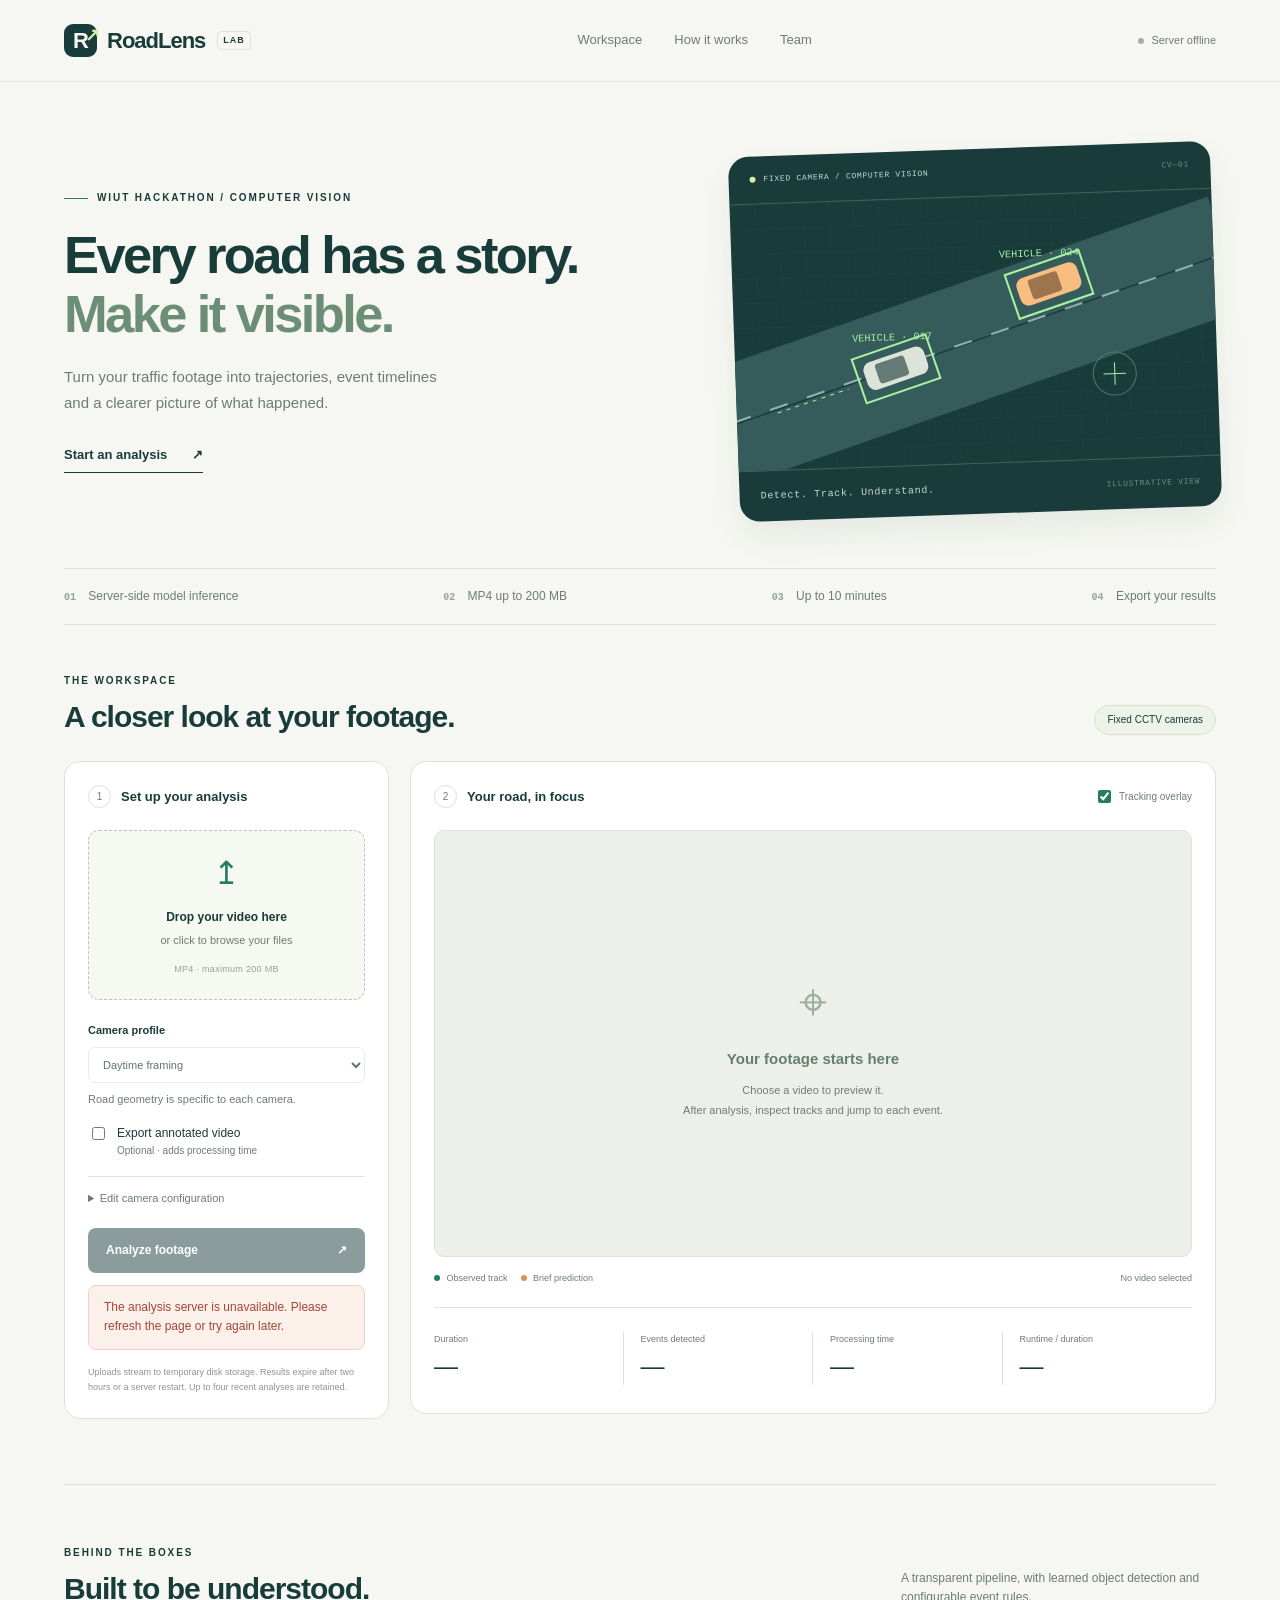
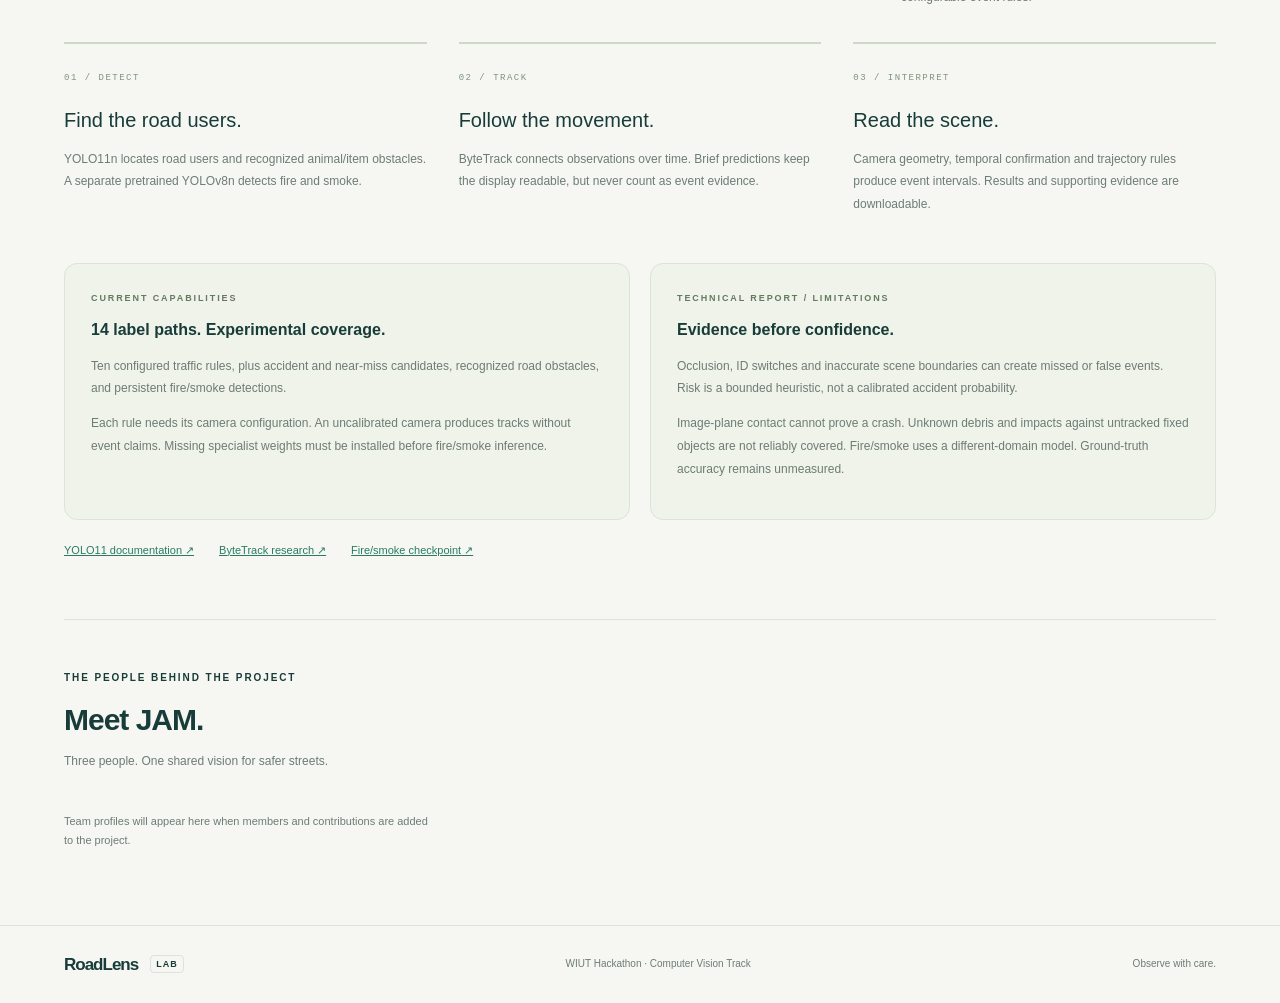
==== commit 04b4a467: "fixed options" ====
--- a/website/public/index.html
+++ b/website/public/index.html
@@ -1,13 +1,13 @@
 <!doctype html>
 <html lang="en">
-<head><meta charset="utf-8"><meta name="viewport" content="width=device-width,initial-scale=1"><meta name="description" content="RoadLens: fixed-camera traffic analysis, tracking and event timelines."><title>RoadLens — Read the road.</title><link rel="stylesheet" href="styles.css"><script src="app.js" defer></script></head>
+<head><meta charset="utf-8"><meta name="viewport" content="width=device-width,initial-scale=1"><meta name="description" content="RoadLens: fixed-camera traffic analysis, tracking and event timelines."><title>RoadLens — Read the road.</title><link rel="stylesheet" href="styles.css?v=jam-photos-2"><script src="app.js?v=day-night-profiles-3" defer></script></head>
 <body>
 <header class="topbar"><a class="brand" href="#"><span class="brand-icon">R<span>↗</span></span>RoadLens<span class="beta">LAB</span></a><nav aria-label="Main navigation"><a href="#workspace">Workspace</a><a href="#approach">How it works</a><a href="#team">Team</a></nav><span class="connection" id="connection"><i></i>Connecting</span></header>
 <main>
 <section class="hero"><div><p class="eyebrow"><span class="small-line"></span> WIUT HACKATHON / COMPUTER VISION</p><h1>Every road has a story.<br><span>Make it visible.</span></h1><p class="hero-copy">Turn your traffic footage into trajectories, event timelines and a clearer picture of what happened.</p><a class="text-link" href="#workspace">Start an analysis <span>↗</span></a></div><div class="scene" aria-hidden="true"><div class="scene-top"><span class="live-dot"></span> FIXED CAMERA / COMPUTER VISION <span class="scene-code">CV—01</span></div><svg viewBox="0 0 470 260" class="road-art"><defs><pattern id="grid" width="24" height="24" patternUnits="userSpaceOnUse"><path d="M24 0H0V24" fill="none" stroke="#244444" stroke-width=".5"/></pattern></defs><rect width="470" height="260" fill="url(#grid)"/><path d="M-40 195L475 35M-20 250L495 90" stroke="#355c5b" stroke-width="57"/><path d="M-40 223L495 60" stroke="#95afaa" stroke-dasharray="18 20" stroke-width="2"/><g transform="translate(123 160) rotate(-17)"><rect width="62" height="28" rx="8" fill="#dce4d9"/><rect x="12" y="4" width="30" height="20" rx="3" fill="#647c75"/><rect x="-7" y="-8" width="76" height="45" fill="none" stroke="#a7f0a0" stroke-width="2"/></g><path d="M40 204L110 183" stroke="#a7f0a0" stroke-dasharray="4 5"/><g transform="translate(275 83) rotate(-17)"><rect width="62" height="28" rx="8" fill="#f8bd80"/><rect x="12" y="4" width="30" height="20" rx="3" fill="#9d744d"/><rect x="-7" y="-8" width="76" height="45" fill="none" stroke="#a7f0a0" stroke-width="2"/></g><text x="115" y="137" fill="#a7f0a0" font-family="monospace" font-size="10">VEHICLE · 017</text><text x="261" y="60" fill="#a7f0a0" font-family="monospace" font-size="10">VEHICLE · 024</text><circle cx="370" cy="177" r="21" fill="none" stroke="#4f7670"/><path d="M370 166V188M359 177H381" stroke="#a7f0a0"/></svg><div class="scene-bottom"><span>Detect. Track. Understand.</span><span>ILLUSTRATIVE VIEW</span></div></div></section>
 <div class="spec-strip"><span><b>01</b> Server-side model inference</span><span><b>02</b> MP4 up to 200 MB</span><span><b>03</b> Up to 10 minutes</span><span><b>04</b> Export your results</span></div>
 <section id="workspace" class="workspace"><div class="section-heading"><div><p class="eyebrow">THE WORKSPACE</p><h2>A closer look at your footage.</h2></div><span class="pill">Fixed CCTV cameras</span></div>
-<div class="workspace-grid"><aside class="panel upload-panel"><div class="panel-title"><span class="step">1</span><h3>Set up your analysis</h3></div><label class="dropzone" id="dropzone" tabindex="0" for="video-file"><input id="video-file" type="file" accept="video/mp4,.mp4" hidden><span class="upload-icon">↥</span><strong id="file-name">Drop your video here</strong><span id="file-detail">or click to browse your files</span><small>MP4 · maximum 200 MB</small></label><div class="field"><label for="profile">Camera profile</label><select id="profile" disabled><option>Loading profiles…</option></select><p class="hint" id="profile-note">Road geometry is specific to each camera.</p></div><label class="check-row"><input id="render" type="checkbox"><span>Export annotated video<small>Optional · adds processing time</small></span></label><details class="config-editor"><summary>Edit camera configuration</summary><p class="hint">Normalized coordinates from 0 to 1. Changes apply to this analysis only.</p><textarea id="config" spellcheck="false" aria-label="Camera configuration JSON"></textarea><button id="save-config" class="button secondary small" type="button">Download configuration</button></details><button id="analyze" class="button primary" disabled>Analyze footage <span>↗</span></button><div id="progress-area" hidden><div class="progress-label"><span id="progress-text">Uploading</span><b id="progress-number">0%</b></div><progress id="progress" max="100" value="0"></progress></div><p id="error" class="message error" role="alert" hidden></p><p class="privacy">Uploads stream to temporary disk storage. Results expire after two hours or a server restart. Up to four recent analyses are retained.</p></aside>
+<div class="workspace-grid"><aside class="panel upload-panel"><div class="panel-title"><span class="step">1</span><h3>Set up your analysis</h3></div><label class="dropzone" id="dropzone" tabindex="0" for="video-file"><input id="video-file" type="file" accept="video/mp4,.mp4" hidden><span class="upload-icon">↥</span><strong id="file-name">Drop your video here</strong><span id="file-detail">or click to browse your files</span><small>MP4 · maximum 200 MB</small></label><div class="field"><label for="profile">Camera profile</label><select id="profile" disabled><option value="daytime">Daytime framing</option><option value="nighttime">Nighttime framing</option></select><p class="hint" id="profile-note">Road geometry is specific to each camera.</p></div><label class="check-row"><input id="render" type="checkbox"><span>Export annotated video<small>Optional · adds processing time</small></span></label><details class="config-editor"><summary>Edit camera configuration</summary><p class="hint">Normalized coordinates from 0 to 1. Changes apply to this analysis only.</p><textarea id="config" spellcheck="false" aria-label="Camera configuration JSON"></textarea><button id="save-config" class="button secondary small" type="button">Download configuration</button></details><button id="analyze" class="button primary" disabled>Analyze footage <span>↗</span></button><div id="progress-area" hidden><div class="progress-label"><span id="progress-text">Uploading</span><b id="progress-number">0%</b></div><progress id="progress" max="100" value="0"></progress></div><p id="error" class="message error" role="alert" hidden></p><p class="privacy">Uploads stream to temporary disk storage. Results expire after two hours or a server restart. Up to four recent analyses are retained.</p></aside>
 <div class="panel viewer-panel"><div class="panel-title viewer-title"><div><span class="step">2</span><h3>Your road, in focus</h3></div><label class="overlay-toggle"><input id="overlay" type="checkbox" checked> Tracking overlay</label></div><div class="video-stage" id="video-stage"><div id="video-empty" class="video-empty"><span class="focus-frame">⌖</span><h3>Your footage starts here</h3><p>Choose a video to preview it.<br>After analysis, inspect tracks and jump to each event.</p></div><video id="video" controls playsinline hidden></video><canvas id="boxes" aria-hidden="true"></canvas></div><div class="viewer-footer"><span><i class="legend-dot green"></i> Observed track</span><span><i class="legend-dot amber"></i> Brief prediction</span><span id="video-caption">No video selected</span></div><p id="codec-note" class="message" hidden>This video codec cannot play in your browser. Analysis can still run; H.264 MP4 offers the widest playback support.</p><div class="metrics"><div><span>Duration</span><strong id="metric-duration">—</strong></div><div><span>Events detected</span><strong id="metric-events">—</strong></div><div><span>Processing time</span><strong id="metric-time">—</strong></div><div><span>Runtime / duration</span><strong id="metric-speed">—</strong></div></div></div></div>
 <section id="results" class="results" hidden><div class="section-heading"><div><p class="eyebrow">ANALYSIS RESULTS</p><h2>From movement to meaning.</h2></div><div id="downloads" class="downloads"></div></div><p id="result-note" class="message"></p><div class="panel result-panel"><div class="panel-title"><h3>Event timeline</h3><span class="hint">Click an event to seek the video</span></div><div id="timeline"></div><div class="table-wrap"><table><thead><tr><th>Event</th><th>Start</th><th>End</th><th>Duration</th><th></th></tr></thead><tbody id="events"></tbody></table></div></div><div class="chart-grid"><div class="panel chart-panel"><h3>Collision-risk signal</h3><p class="hint" id="risk-note">Score from 0 to 1 · time in seconds</p><canvas id="risk-chart" role="img" aria-label="Risk score over time, from zero to one"></canvas></div><div class="panel chart-panel"><h3>Road users over time</h3><p class="hint">Observed vehicles and pedestrians per sampled frame</p><canvas id="count-chart" role="img" aria-label="Vehicle and pedestrian counts over time"></canvas><div class="chart-legend"><span><i class="legend-dot green"></i> Vehicles</span><span><i class="legend-dot amber"></i> Pedestrians</span></div></div></div><details class="panel scene-details"><summary>Review the camera regions used for this analysis</summary><img id="scene-preview" alt="Road, crossing, queue and exclusion regions drawn on the video"><p class="hint">Review geometry before treating event predictions as reliable.</p></details></section></section>
 <section id="approach" class="approach">
@@ -22,7 +22,7 @@
 <p class="eyebrow">CONTINUE ON YOUR COMPUTER</p>
 <h2 id="upload-limit-title">Run larger videos locally.</h2>
 <p id="upload-limit-description">This video exceeds the hosted upload limit.</p>
-<p>Download the project from GitHub, follow its installation instructions, and run it on your computer to analyze larger videos.</p>
+<p>Download or clone the repository from GitHub, install its dependencies using the README, and run the project on your computer to analyze larger videos outside this website’s upload limit.</p>
 <p class="hint">Local upload limits depend on the repository settings and your computer’s available memory and disk space. Adjust those limits in your local setup if needed.</p>
 <a class="button primary" href="https://github.com/CosmosByME/traffic-event-cv" target="_blank" rel="noopener noreferrer">Get the project on GitHub ↗</a>
 <form method="dialog"><button class="button secondary dialog-dismiss">Choose another video</button></form>
--- a/website/public/styles.css
+++ b/website/public/styles.css
@@ -2,3 +2,5 @@
 @media(min-width:1600px){main{padding:0 65px}}@media(max-width:950px){.workspace-grid{grid-template-columns:285px minmax(0,1fr)}.hero{gap:30px}h1{font-size:40px}.metrics strong{font-size:20px}.metrics>div{padding-left:9px}.viewer-panel{padding:18px 15px 0}.overlay-toggle{font-size:9px}.hero-copy{font-size:13px}}@media(max-width:740px){.topbar{height:65px}.topbar nav{gap:15px;font-size:11px}.connection{display:none}.hero{grid-template-columns:1fr;padding:35px 0;gap:25px}.hero h1{font-size:43px}.hero-copy{max-width:90%}.scene{max-width:470px;transform:none}.spec-strip{display:grid;grid-template-columns:1fr 1fr;font-size:10px;gap:10px}.workspace{padding-top:32px}.section-heading{align-items:flex-start;flex-direction:column;gap:15px}h2{font-size:26px}.workspace-grid{grid-template-columns:1fr}.upload-panel{padding:20px}.dropzone{min-height:130px}.chart-grid,.method-grid,.report-grid,.team-section{grid-template-columns:1fr}.method-grid{gap:24px}.chart-panel canvas{height:170px}.viewer-footer>span:last-child{max-width:38%}.metrics{padding:20px 0}.metrics span{font-size:8px}.metrics strong{font-size:21px}.approach{padding:40px 0}.team-section{gap:25px}.timeline-row{grid-template-columns:95px 1fr;font-size:9px;gap:8px}.timeline-axis{margin-left:103px}footer>span:last-child{display:none}.topbar .brand{font-size:19px}.topbar nav a:last-child{display:none}}
 
 .team-section{display:block}.team-section .section-copy{margin-top:14px;max-width:none}#team-members{grid-template-columns:repeat(3,minmax(0,1fr));gap:22px;margin-top:30px}.member{border:1px solid var(--line);border-radius:var(--radius);padding:20px;background:var(--white)}.member-photo{width:100%;aspect-ratio:4/3;background:#edf1e8;border:1px dashed #c7d4c5;border-radius:10px;margin-bottom:20px;overflow:hidden}.member-photo img{width:100%;height:100%;object-fit:cover;display:block}.member .member-role{color:var(--green);font-weight:600}.member-links{display:flex;flex-wrap:wrap;gap:14px;margin-top:18px}.member-links a{margin:0}.limit-dialog{width:min(520px,calc(100% - 32px));max-height:calc(100dvh - 32px);overflow:auto;border:1px solid var(--line);border-radius:20px;padding:34px;background:var(--paper);color:var(--ink);box-shadow:0 24px 80px #102a3940}.limit-dialog::backdrop{background:#122724a6}.limit-dialog h2{font-size:28px}.limit-dialog>p:not(.eyebrow){line-height:1.75}.dialog-close{display:block;margin:-18px -16px 6px auto;border:0;background:transparent;color:var(--ink);font-size:28px;width:40px;height:40px}.dialog-dismiss{width:100%;margin-top:10px}@media(max-width:740px){#team-members{grid-template-columns:1fr}.member-photo{aspect-ratio:16/9}.limit-dialog{padding:25px}}
+
+.member-photo img{object-position:center 25%}
